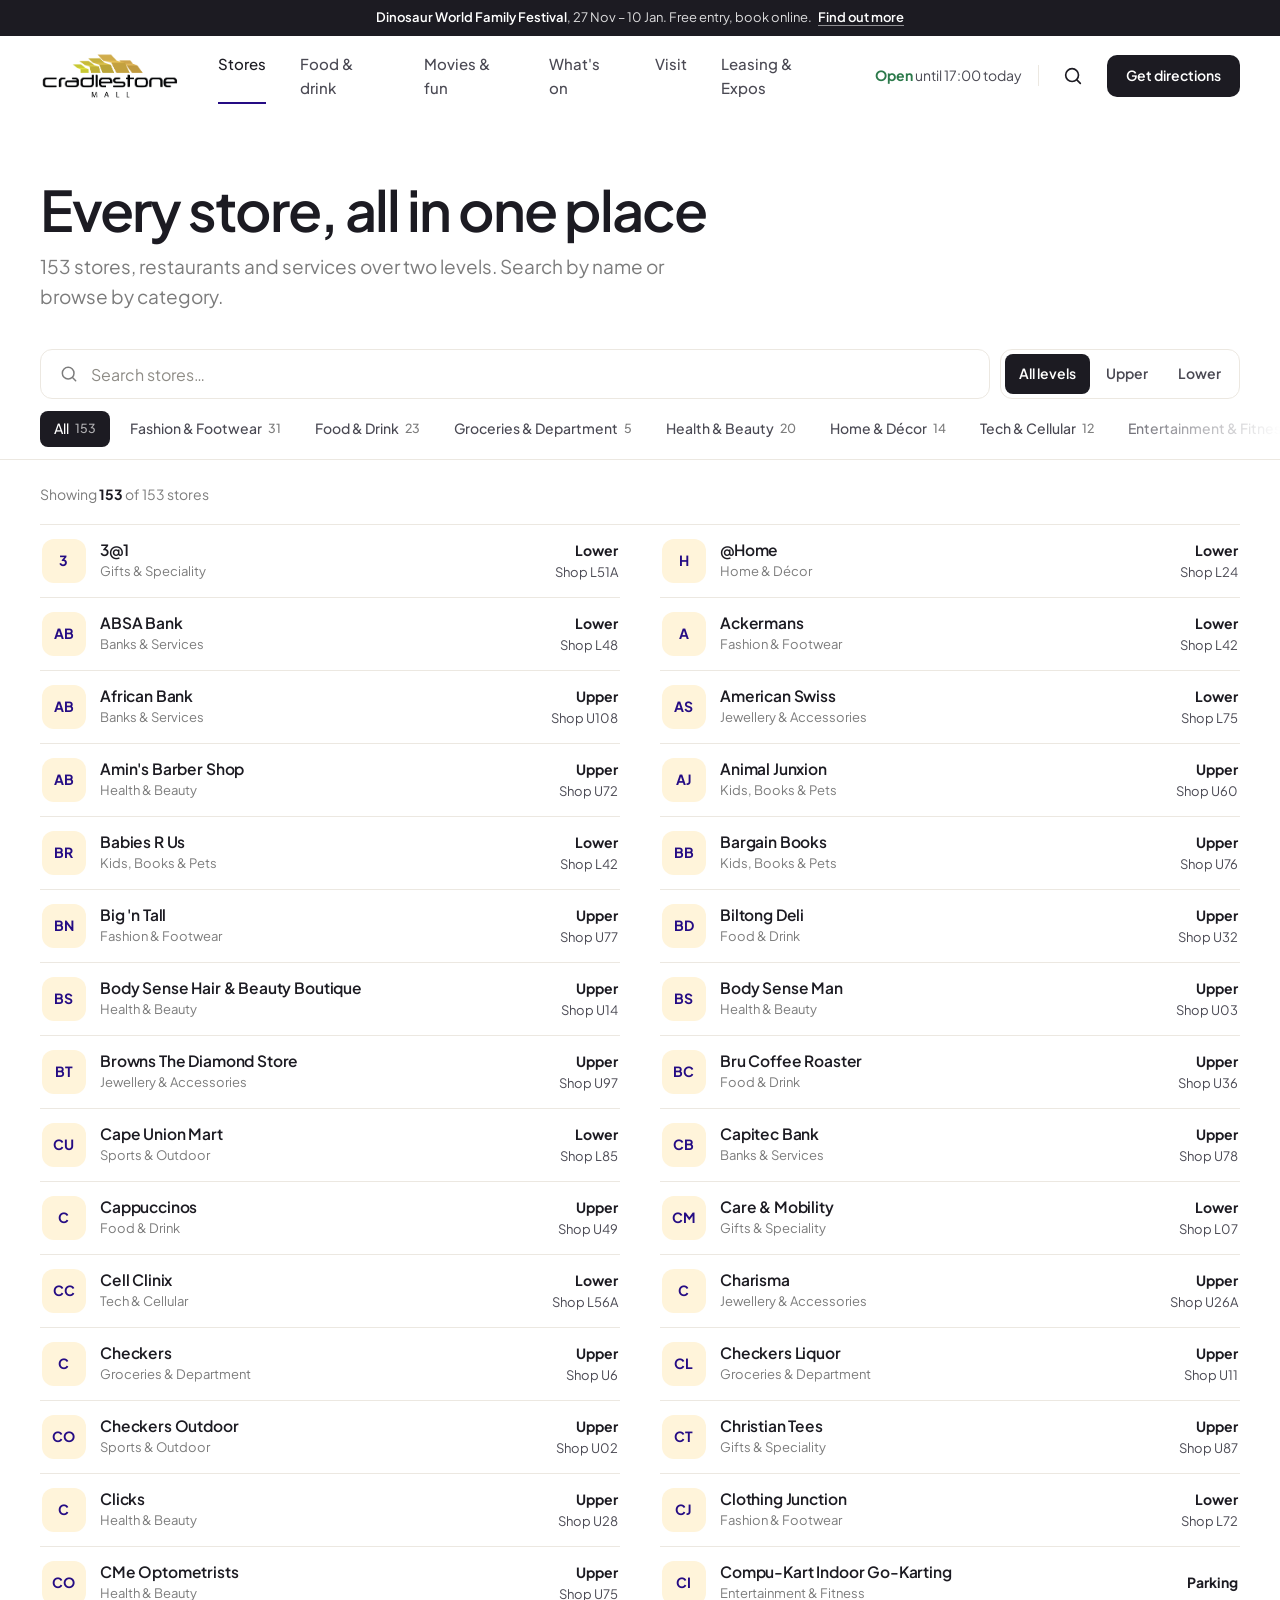
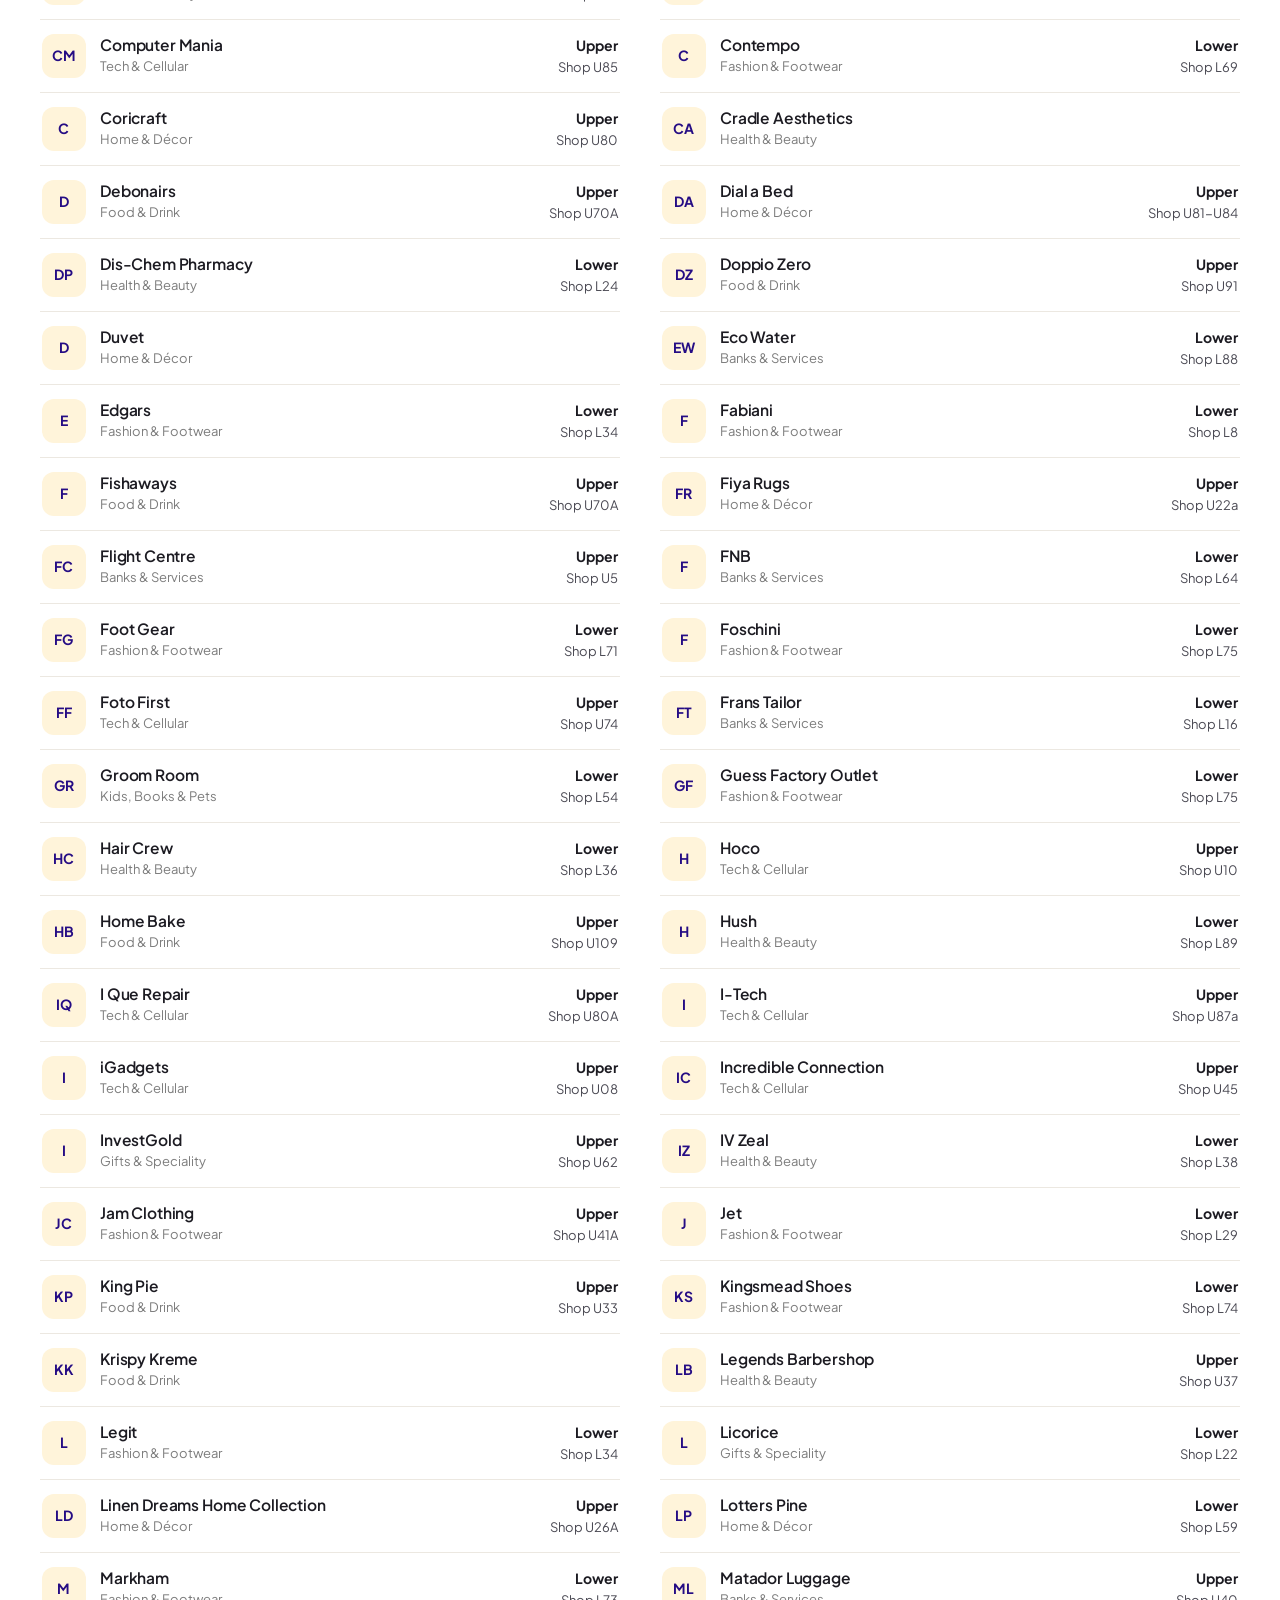
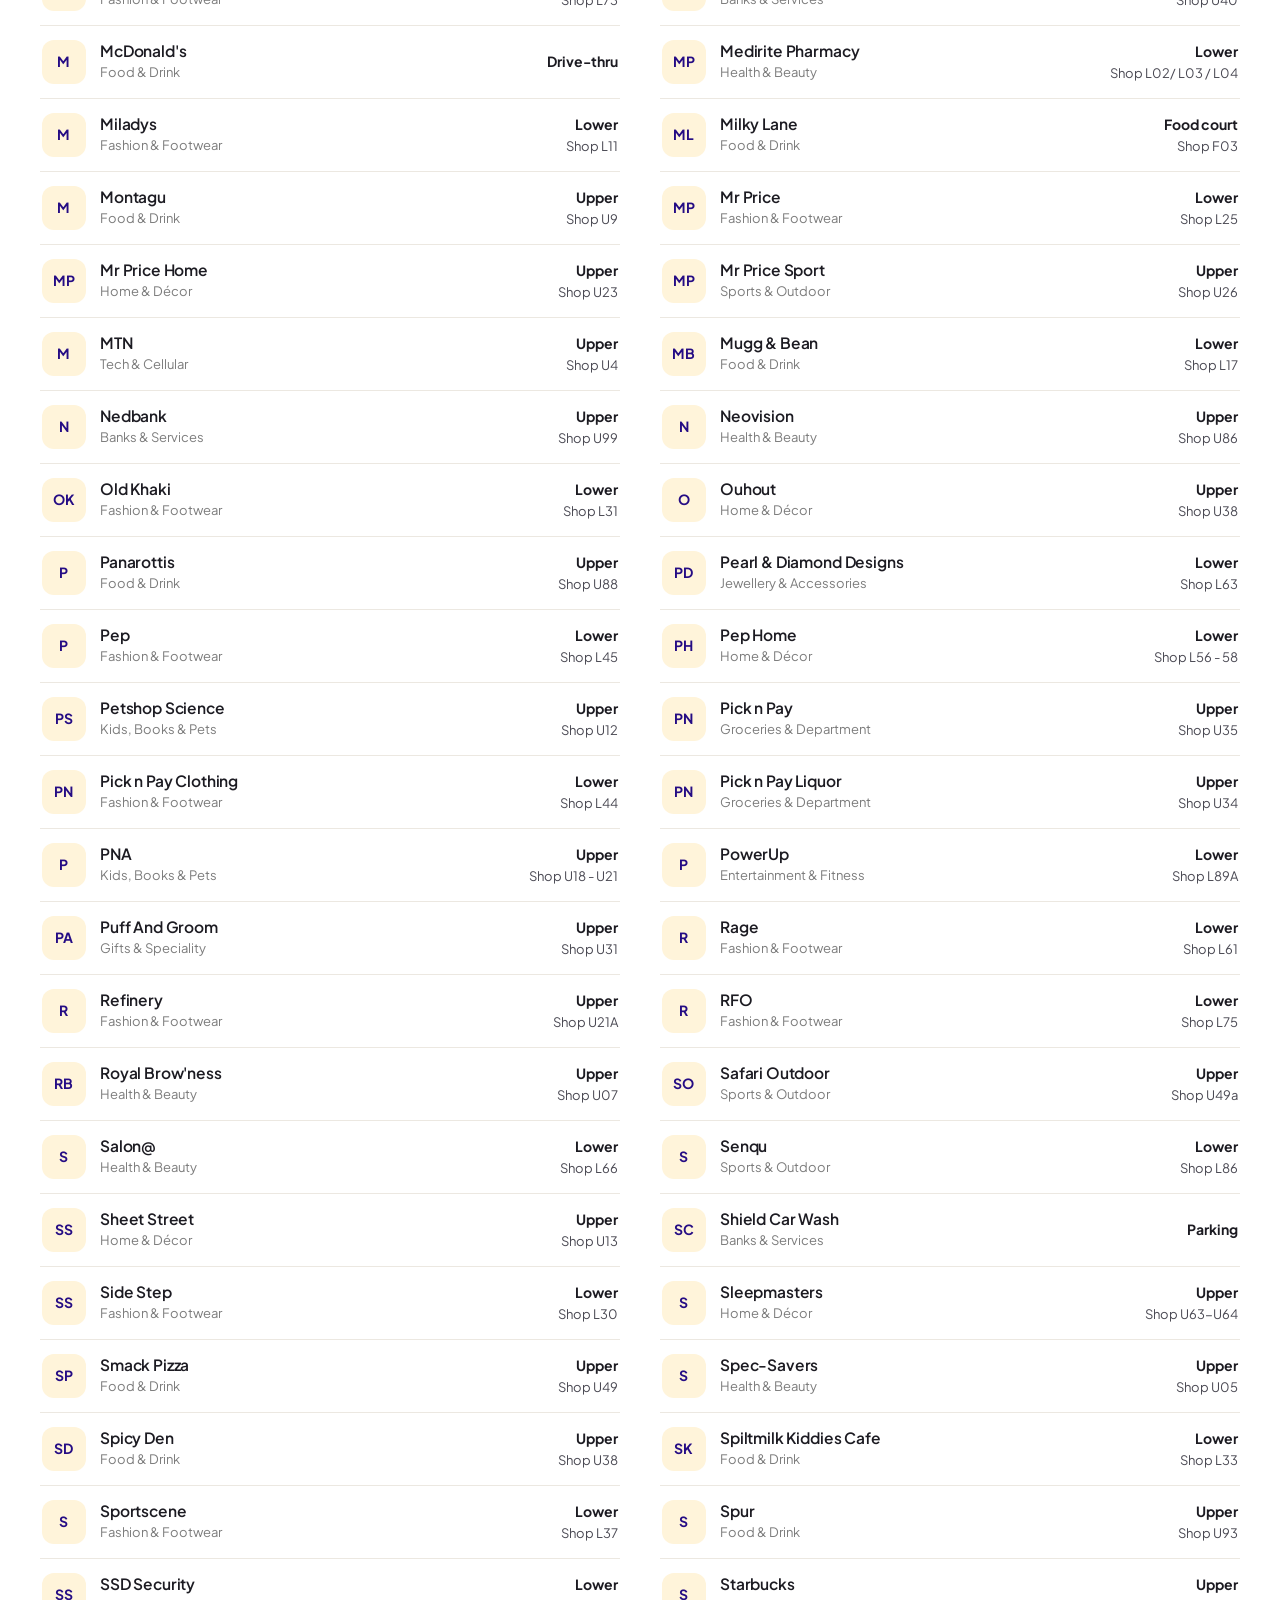
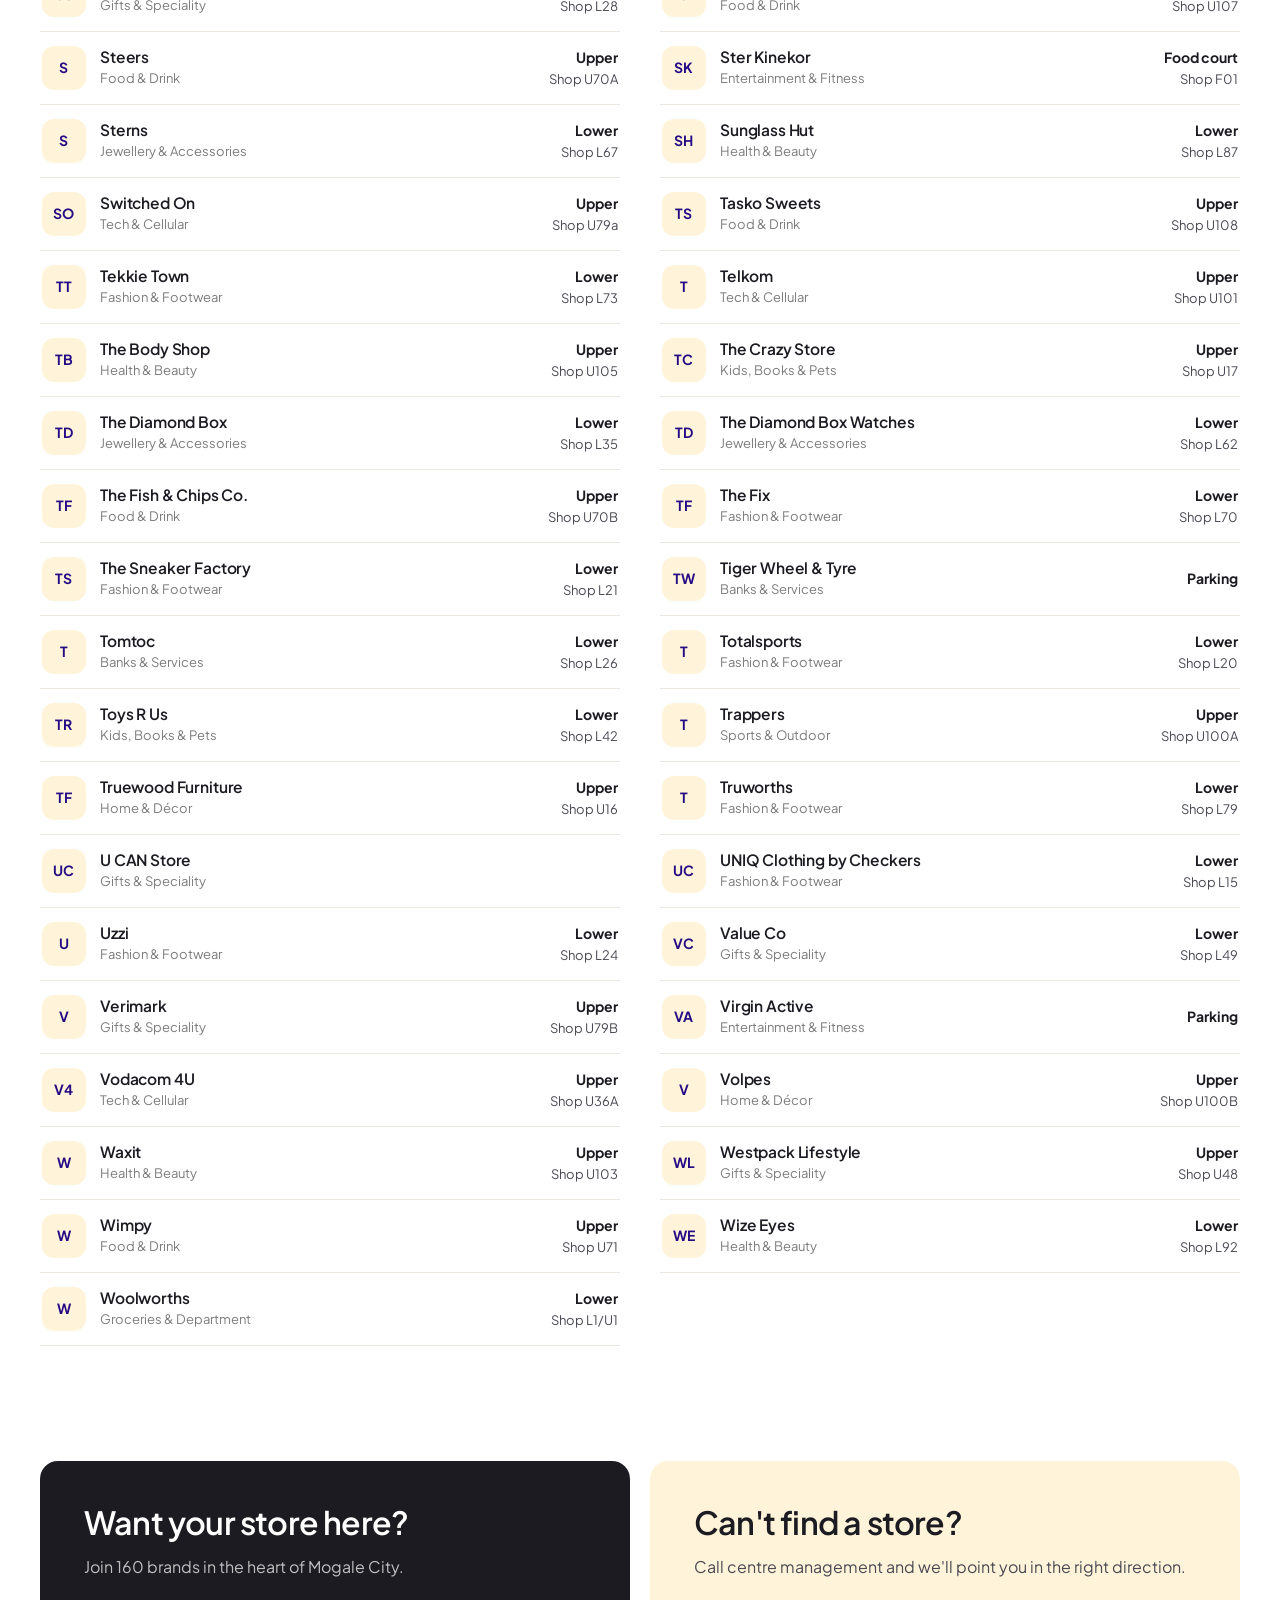
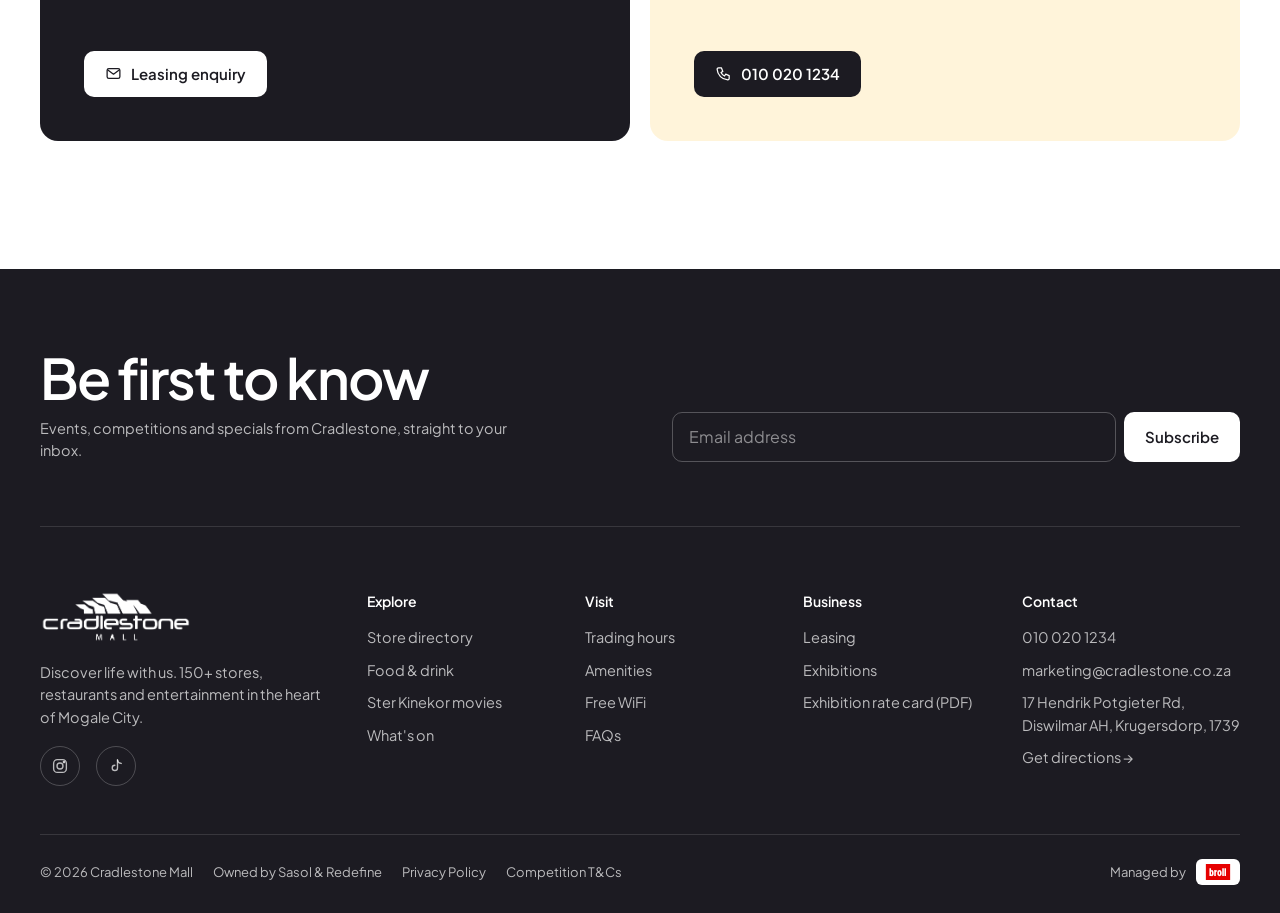
==== stores.html @ 7edd3350 "Initial commit" ====
<!doctype html>
<html lang="en-ZA">
<head>
<meta charset="utf-8">
<meta name="viewport" content="width=device-width, initial-scale=1, viewport-fit=cover">
<title>Store Directory | Cradlestone Mall, Krugersdorp</title>
<meta name="description" content="Find every store, restaurant and service at Cradlestone Mall in Mogale City, with shop numbers, levels, phone numbers and trading hours.">
<meta name="theme-color" content="#FFFFFF">
<link rel="icon" href="assets/brand/favicon.png">
<link rel="preconnect" href="https://fonts.googleapis.com">
<link rel="preconnect" href="https://fonts.gstatic.com" crossorigin>
<link href="https://fonts.googleapis.com/css2?family=Plus+Jakarta+Sans:wght@400;500;600;700&display=swap" rel="stylesheet">
<link rel="stylesheet" href="css/style.css">
<script>document.documentElement.classList.add("js");setTimeout(function(){document.documentElement.classList.add("ready")},1500)</script>
</head>
<body data-page="stores">

<main>
  <section class="wrap page-head">
    <h1 class="h-1">Every store, all in one place</h1>
    <p class="lead"><span data-total-count>150+</span> stores, restaurants and services over two levels. Search by name or browse by category.</p>
  </section>

  <div class="dir-bar">
    <div class="wrap">
      <div class="row hero-search" style="max-width:none;margin:0">
        <label class="search-field">
          <i data-i="search"></i>
          <input type="search" id="dirSearch" placeholder="Search stores…" autocomplete="off" aria-label="Search stores">
        </label>
        <div class="seg" id="levelSeg" role="group" aria-label="Filter by level"><button data-level="All" aria-pressed="true">All<span class="lbl-long">&nbsp;levels</span></button><button data-level="Upper level" aria-pressed="false">Upper</button><button data-level="Lower level" aria-pressed="false">Lower</button></div>
      </div>
      <div class="chips" id="chips" role="toolbar" aria-label="Filter by category"></div>
    </div>
  </div>

  <section class="wrap">
    <div class="dir-meta"><span id="dirCount"></span><a href="#" id="clearAll" class="link-arrow" style="display:none">Clear filters</a></div>
    <div class="dir-list" id="dirGrid"></div>
  </section>

  <section class="section">
    <div class="wrap">
      <div class="biz">
        <div class="biz-card lease">
          <h3 class="h-2">Want your store here?</h3>
          <p>Join 160 brands in the heart of Mogale City.</p>
          <div class="contact"><a class="btn btn-white" href="mailto:LSwanepoel@broll.com"><i data-i="mail"></i>Leasing enquiry</a></div>
        </div>
        <div class="biz-card expo">
          <h3 class="h-2">Can't find a store?</h3>
          <p>Call centre management and we'll point you in the right direction.</p>
          <div class="contact"><a class="btn btn-ink" href="tel:+27100201234"><i data-i="phone"></i>010 020 1234</a></div>
        </div>
      </div>
    </div>
  </section>
</main>

<!-- Store detail sheet -->
<div class="sheet" id="sheet" role="dialog" aria-modal="true" aria-labelledby="sheetTitle"></div>

<script src="js/data.js"></script>
<script src="js/main.js"></script>
<script>
(function () {
  const S = GA_STORES, I = GA_ICON, st = GA_STATUS();
  const $ = s => document.querySelector(s);
  const CATS = ['Fashion & Footwear', 'Food & Drink', 'Groceries & Department', 'Health & Beauty', 'Home & Décor', 'Tech & Cellular', 'Entertainment & Fitness', 'Sports & Outdoor', 'Jewellery & Accessories', 'Kids, Books & Pets', 'Gifts & Speciality', 'Banks & Services'];
  const params = new URLSearchParams(location.search);
  const state = { q: params.get('q') || '', cat: params.get('cat') || 'All', level: params.get('level') || 'All' };

  document.querySelectorAll('[data-total-count]').forEach(e => e.textContent = S.length);

  // chips
  const chipDefs = [['All', S.length], ...CATS.map(c => [c, S.filter(s => s.cat === c).length])];
  $('#chips').innerHTML = chipDefs.map(([c, n]) => `<button class="chip" data-cat="${c}" aria-pressed="false">${c}<span>${n}</span></button>`).join('');
  $('#chips').addEventListener('click', e => { const b = e.target.closest('.chip'); if (!b) return; state.cat = b.dataset.cat; render(); b.scrollIntoView({ inline: 'center', block: 'nearest', behavior: 'smooth' }); });

  const inp = $('#dirSearch'); inp.value = state.q;
  inp.addEventListener('input', () => { state.q = inp.value; render(); });
  $('#levelSeg').addEventListener('click', e => { const b = e.target.closest('button'); if (!b) return; state.level = b.dataset.level; render(); });
  $('#clearAll').addEventListener('click', e => { e.preventDefault(); state.q = ''; inp.value = ''; state.cat = 'All'; state.level = 'All'; render(); });

  const shopLabel = s => !s.shop ? 'Ask at info' : /kiosk/i.test(s.shop) ? 'Kiosk' : /^ent/i.test(s.shop) ? 'Entrance ' + s.shop.replace(/\D/g, '') + ', parking' : 'Shop ' + s.shop;
  const lvl = s => s.level === 'Upper level' ? 'Upper' : s.level === 'Lower level' ? 'Lower' : '';
  const logo = s => s.logo ? `<img src="${s.logo}" alt="${s.name}" loading="lazy">` : `<span class="no-logo">${s.name}</span>`;
  const norm = s => s.toLowerCase().normalize('NFD').replace(/[̀-ͯ]/g, '').replace(/[^a-z0-9 ]/g, '');
  const where = s => /^[ULF]\d/i.test(s.shop) ? s.shop : (s.shop || '');
  const card = s => `
    <button class="srow" data-id="${s.id}">
      <span class="mono">${GA_INITIALS(s.name)}</span>
      <span><span class="n">${s.name}</span><small>${s.cat}</small></span>
      <span class="where"><b>${s.level ? s.level.replace(' level', '') : ''}</b>${/^[ULF]\d/i.test(s.shop) ? 'Shop ' + s.shop : ''}</span>
    </button>`;

  function render() {
    document.querySelectorAll('.chip').forEach(c => c.setAttribute('aria-pressed', c.dataset.cat === state.cat));
    document.querySelectorAll('#levelSeg button').forEach(b => b.setAttribute('aria-pressed', b.dataset.level === state.level));
    const q = norm(state.q.trim());
    let list = S.filter(s =>
      (state.cat === 'All' || s.cat === state.cat) &&
      (state.level === 'All' || s.level === state.level) &&
      (!q || norm(s.name).includes(q) || norm(s.cat).includes(q) || norm(s.shop).includes(q)));
    const filtered = state.cat !== 'All' || q || state.level !== 'All';
    $('#clearAll').style.display = filtered ? '' : 'none';
    $('#dirCount').innerHTML = `Showing <b>${list.length}</b> of ${S.length} stores`;
    if (!list.length) { $('#dirGrid').innerHTML = `<div class="no-results"><b>No stores found</b>Try a different name, category or level.</div>`; return; }
    let html = '', letter = '';
    list.forEach(s => {
      html += card(s);
    });
    $('#dirGrid').innerHTML = html;
    const u = new URL(location); ['q', 'cat', 'new', 'store'].forEach(k => u.searchParams.delete(k));
    if (state.q) u.searchParams.set('q', state.q); if (state.cat !== 'All') u.searchParams.set('cat', state.cat); if (state.level !== 'All') u.searchParams.set('level', state.level);
    history.replaceState(null, '', u);
  }

  // detail sheet
  const sheet = $('#sheet'), bd = $('#backdrop');
  function openStore(id) {
    const s = S.find(x => x.id == id); if (!s) return;
    sheet.innerHTML = `
      <div class="grab"></div>
      <button class="icon-btn close" data-close aria-label="Close">${I('x')}</button>
      <div class="s-logo mono-lg">${GA_INITIALS(s.name)}</div>
      <h3 id="sheetTitle">${s.name}</h3>
      <div class="s-sub">${s.cat} · ${/^[ULF]\d/i.test(s.shop) ? [s.level, 'Shop ' + s.shop].filter(Boolean).join(' · ') : (s.shop || s.level || 'Ask at Guest Relations')}</div>
      ${s.hours ? '' : `<div class="s-block"><span class="status">${st.html}</span></div>`}
      ${s.phones.length ? `<div class="s-block"><h4>Call</h4><div class="s-phones">${s.phones.map(p => `<a href="tel:${p.replace(/[^0-9]/g, '').replace(/^0/, '+27')}">${p}${I('phone')}</a>`).join('')}</div></div>` : ''}
      <div class="s-block"><h4>Trading hours</h4>
        ${s.hours ? `<table class="hours" style="margin-top:4px">${s.hours.split(/;\s*/).filter(Boolean).map(h => { const m = h.match(/^(.*?)\s((?:\d|Closed|closed).*)$/); return m ? `<tr><td>${m[1]}</td><td>${m[2]}</td></tr>` : `<tr><td colspan="2" style="text-align:left">${h}</td></tr>`; }).join('')}</table><p class="hours-note">This store trades different hours to the centre.</p>` : `<table class="hours" style="margin-top:4px">
          <tr class="${[1,2,3,4,5,6].includes(st.day) ? 'today' : ''}"><td>Mon – Sat</td><td>09:00 – 18:00</td></tr>
          <tr class="${st.day === 0 ? 'today' : ''}"><td>Sunday &amp; public holidays</td><td>09:00 – 17:00</td></tr>
        </table>`}
      </div>
      <div class="s-actions">
        <a class="btn btn-red" href="${GA_CENTRE.directions}" target="_blank" rel="noopener">${I('nav')}Directions</a>
        <button class="btn btn-line" data-share>Share</button>
      </div>`;
    sheet.classList.add('open'); bd.classList.add('open'); GA_LOCK(true);
    sheet.setAttribute('tabindex', '-1'); sheet.focus({ preventScroll: true });
    sheet.querySelector('[data-share]').addEventListener('click', async () => {
      const url = location.origin + location.pathname + '?store=' + s.id;
      try { if (navigator.share) await navigator.share({ title: s.name + ' at Cradlestone', url }); else { await navigator.clipboard.writeText(url); GA_TOAST('Link copied'); } } catch (e) {}
    });
  }
  function closeStore() { sheet.classList.remove('open'); bd.classList.remove('open'); GA_LOCK(false); }
  $('#dirGrid').addEventListener('click', e => { const c = e.target.closest('.srow'); if (c) openStore(c.dataset.id); });
  sheet.addEventListener('click', e => { if (e.target.closest('[data-close]')) closeStore(); });
  bd.addEventListener('click', closeStore);
  document.addEventListener('keydown', e => { if (e.key === 'Escape') closeStore(); });
  // swipe down to close (mobile)
  let y0 = null; sheet.addEventListener('touchstart', e => { if (sheet.scrollTop <= 0) y0 = e.touches[0].clientY; }, { passive: true });
  sheet.addEventListener('touchend', e => { if (y0 !== null && e.changedTouches[0].clientY - y0 > 80) closeStore(); y0 = null; });

  render();
  const act = document.querySelector('.chip[aria-pressed="true"]'); if (act && state.cat !== 'All') act.scrollIntoView({ inline: 'center', block: 'nearest' });
  if (params.get('store')) openStore(params.get('store'));
})();
</script>
</body>
</html>
---- css/style.css ----
/* ==========================================================================
   Cradlestone Mall — website mockup v1 (built on the Greenacres/Greenstone system)
   Light, clean, mobile-first. Brand: logo red + sage + charcoal.
   ========================================================================== */

:root {
  --bg: #FFFFFF;
  --surface: #FFFFFF;
  --ink: #1C1B22;
  --ink-2: #4A4953;
  --muted: #7C7C7C;
  --line: #ECE8E1;
  --red: #250C84;
  --red-dark: #1A0866;
  --sage: #FFBE3E;
  --sage-soft: #FFF4DA;
  --sage-deep: #250C84;
  --open: #2C7A4B;

  --r-lg: 18px;
  --r-md: 14px;
  --r-sm: 10px;
  --r-btn: 10px;

  --pad: clamp(16px, 4vw, 40px);
  --max: 1700px;
  --hdr: 64px;
  --shadow: 0 1px 2px rgba(27,26,25,.05), 0 6px 18px rgba(27,26,25,.06);
  --shadow-lg: 0 2px 6px rgba(27,26,25,.06), 0 20px 50px rgba(27,26,25,.12);

  --font: "Plus Jakarta Sans", system-ui, -apple-system, "Segoe UI", sans-serif;
  --ease: cubic-bezier(.2,.7,.2,1);
}
@media (min-width: 1024px) { :root { --hdr: 80px; } }

*, *::before, *::after { box-sizing: border-box; }
html { -webkit-text-size-adjust: 100%; scroll-behavior: smooth; scroll-padding-top: 90px; }
html, body { overflow-x: clip; }
body {
  margin: 0; background: var(--bg); color: var(--ink);
  font-family: var(--font); font-size: 16px; line-height: 1.55;
  -webkit-font-smoothing: antialiased; text-rendering: optimizeLegibility;
}
img { display: block; max-width: 100%; height: auto; }
a { color: inherit; text-decoration: none; }
button, input { font: inherit; color: inherit; }
button { cursor: pointer; background: none; border: 0; padding: 0; }
:focus-visible { outline: 2px solid var(--ink); outline-offset: 3px; border-radius: 4px; }
.sr-only { position: absolute; width: 1px; height: 1px; overflow: hidden; clip: rect(0 0 0 0); white-space: nowrap; }

.wrap { width: 100%; max-width: var(--max); margin: 0 auto; padding: 0 var(--pad); }
.section { padding: clamp(64px, 9vw, 120px) 0 0; }

/* Type ------------------------------------------------------------------- */
.h-display { font-size: clamp(40px, 6.6vw, 92px); line-height: .98; letter-spacing: -.045em; font-weight: 600; margin: 0; text-wrap: balance; }
.h-1 { font-size: clamp(30px, 4.6vw, 56px); line-height: 1.03; letter-spacing: -.035em; font-weight: 600; margin: 0; text-wrap: balance; }
.h-2 { font-size: clamp(24px, 2.8vw, 32px); line-height: 1.12; letter-spacing: -.025em; font-weight: 600; margin: 0; }
.h-3 { font-size: 18px; line-height: 1.3; letter-spacing: -.015em; font-weight: 600; margin: 0; }
.lead { font-size: clamp(16.5px, 1.5vw, 19px); color: var(--muted); max-width: 46ch; margin: 0; text-wrap: pretty; }
.muted { color: var(--muted); }
.red { color: var(--red); }

/* Buttons ---------------------------------------------------------------- */
.btn {
  display: inline-flex; align-items: center; justify-content: center; gap: 9px;
  height: 46px; padding: 0 20px; border-radius: var(--r-btn);
  font-weight: 600; font-size: 15px; white-space: nowrap; border: 1px solid transparent;
  transition: background .2s, color .2s, border-color .2s;
}
.btn svg { width: 17px; height: 17px; flex: none; }
.btn-red { background: var(--red); color: #fff; }
.btn-red:hover { background: var(--red-dark); }
.btn-ink { background: var(--ink); color: #fff; }
.btn-ink:hover { background: #000; }
.btn-line { background: transparent; border-color: rgba(27,26,25,.22); }
.btn-line:hover { border-color: var(--ink); }
.btn-white { background: #fff; color: var(--ink); }
.btn-white:hover { background: #F0EFEC; }
.btn-ghost-w { color: #fff; border-color: rgba(255,255,255,.35); }
.btn-ghost-w:hover { border-color: #fff; }
.link-arrow { display: inline-flex; align-items: center; gap: 6px; font-weight: 600; font-size: 15px; border-bottom: 1px solid currentColor; padding-bottom: 2px; }
.link-arrow svg { width: 15px; height: 15px; transition: transform .2s var(--ease); }
.link-arrow:hover svg { transform: translateX(3px); }

/* Open/closed status (plain text, no pill) ------------------------------- */
.status { font-size: 14px; color: var(--ink-2); white-space: nowrap; }
.status .st { font-weight: 700; }
.status .st.open { color: var(--open); }
.status .st.closed { color: var(--red); }

/* Announcement bar ------------------------------------------------------- */
.announce { background: var(--ink); color: rgba(255,255,255,.85); font-size: 13px; text-align: center; padding: 9px var(--pad); line-height: 1.35; }
.announce strong { color: #fff; font-weight: 600; }
.announce a { color: #fff; font-weight: 600; text-decoration: underline; text-underline-offset: 3px; text-decoration-color: rgba(255,255,255,.5); margin-left: 4px; }

/* Header ----------------------------------------------------------------- */
.header { position: sticky; top: 0; z-index: 50; background: var(--bg); border-bottom: 1px solid transparent; transition: border-color .2s; }
.header.scrolled { border-bottom-color: var(--line); }
.header-in { display: flex; align-items: center; gap: 24px; height: var(--hdr); }
.logo { display: block; flex: none; }
.logo img { height: 44px; width: auto; }
.nav { display: none; gap: 30px; margin: 0 auto; }
.nav a { font-size: 15px; font-weight: 500; color: var(--ink-2); padding: 6px 0; border-bottom: 1.5px solid transparent; transition: border-color .2s, color .2s; }
.nav a:hover { color: var(--ink); border-bottom-color: var(--ink); }
.nav a.active { color: var(--ink); border-bottom-color: var(--red); }
.header-actions { display: flex; align-items: center; gap: 6px; margin-left: auto; }
.header .status { display: none; margin-right: 14px; }
.icon-btn { width: 44px; height: 44px; border-radius: var(--r-btn); display: grid; place-items: center; transition: background .2s; }
.icon-btn:hover { background: rgba(27,26,25,.06); }
.icon-btn svg { width: 22px; height: 22px; }
@media (min-width: 1024px) {
  .nav { display: flex; }
  .menu-btn { display: none; }
  .header .status { display: inline; }
  .logo img { height: 50px; }
}

/* Menu + search overlays ------------------------------------------------- */
.sheet-backdrop { position: fixed; inset: 0; z-index: 90; background: rgba(27,26,25,.45); opacity: 0; pointer-events: none; transition: opacity .3s; }
.menu {
  position: fixed; inset: 0; z-index: 100; background: var(--bg);
  display: flex; flex-direction: column; padding: 0 var(--pad) calc(24px + env(safe-area-inset-bottom));
  opacity: 0; pointer-events: none; transition: opacity .25s; overflow-y: auto;
}
.menu.open { opacity: 1; pointer-events: auto; }
.menu-top { display: flex; align-items: center; justify-content: space-between; height: var(--hdr); flex: none; }
.menu-links { list-style: none; margin: 12px 0 0; padding: 0; }
.menu-links a { display: flex; align-items: center; justify-content: space-between; padding: 15px 0; border-bottom: 1px solid var(--line); font-size: 26px; font-weight: 600; letter-spacing: -.03em; }
.menu-links a svg { width: 20px; height: 20px; color: var(--muted); }
.menu-info { margin-top: 28px; font-size: 15px; display: grid; gap: 4px; }
.menu-info .status { font-size: 15px; }
.menu-actions { display: grid; grid-template-columns: 1fr 1fr; gap: 10px; margin-top: 20px; }
html.locked { overflow: hidden; }

/* Mobile bottom bar (docked) --------------------------------------------- */
.tabbar {
  position: fixed; left: 0; right: 0; bottom: 0; z-index: 40;
  display: grid; grid-template-columns: repeat(4, 1fr);
  background: var(--surface); border-top: 1px solid var(--line);
  padding: 4px 4px calc(4px + env(safe-area-inset-bottom));
  transition: transform .3s var(--ease);
}
.tabbar.hide { transform: translateY(105%); }
.tabbar a { display: flex; flex-direction: column; align-items: center; gap: 2px; padding: 7px 4px; font-size: 11px; font-weight: 600; color: var(--muted); }
.tabbar a svg { width: 22px; height: 22px; }
.tabbar a.active { color: var(--red); }
@media (min-width: 1024px) { .tabbar { display: none; } }
@media (max-width: 1023px) { body { padding-bottom: 64px; } }

/* Hero (image-led, text on image) ---------------------------------------- */
.hero { padding-top: 4px; }
.hero-media {
  position: relative; border-radius: var(--r-lg); overflow: hidden; background: #4a4743; color: #fff;
  height: calc(100svh - var(--hdr) - 168px); min-height: 420px; max-height: 900px;
  display: flex; flex-direction: column; justify-content: flex-end;
}
.hero-media > picture, .hero-media > picture img { position: absolute; inset: 0; width: 100%; height: 100%; }
.hero-media > picture img { object-fit: cover; object-position: 50% 40%; }
.hero-media::after { content: ""; position: absolute; inset: 0; background: linear-gradient(180deg, rgba(0,0,0,0) 30%, rgba(0,0,0,.25) 55%, rgba(0,0,0,.68)); pointer-events: none; }
.hero-copy { position: relative; z-index: 2; padding: 24px 18px 18px; display: grid; gap: 16px; }
.hero-copy .h-display { font-size: clamp(34px, 9.8vw, 56px); }
.hero-copy .lead { color: rgba(255,255,255,.88); }
.hero-search { position: relative; width: 100%; max-width: 520px; }
@media (min-width: 1024px) {
  /* desktop: leave room for announce bar (~36px) + info row (~80px) so the info row is always above the fold */
  .hero-media { height: calc(100svh - var(--hdr) - 128px); min-height: 440px; justify-content: center; }
  .hero-media::after { background: linear-gradient(180deg, rgba(0,0,0,.18), rgba(0,0,0,.42) 50%, rgba(0,0,0,.5)); }
  .hero-copy { padding: 48px; justify-items: center; text-align: center; gap: 22px; }
  .hero-copy .h-display { font-size: clamp(56px, 5.4vw, 96px); max-width: 13ch; }
  .hero-copy .side { display: grid; gap: 26px; justify-items: center; width: 100%; }
  .hero-copy .lead { text-align: center; }
  .hero-search { max-width: 580px; }
  .hero .results { top: calc(100% + 6px); bottom: auto; }
}

.search-field {
  display: flex; align-items: center; gap: 10px; height: 56px; padding: 0 6px 0 18px;
  background: var(--surface); color: var(--ink); border-radius: 12px; border: 1px solid var(--line);
  transition: border-color .2s;
}
.search-field:focus-within { border-color: var(--ink); }
.search-field > svg { width: 20px; height: 20px; color: var(--muted); flex: none; }
.search-field input { flex: 1; min-width: 0; width: 100%; border: 0; outline: 0; background: none; font-size: 16px; height: 100%; }
.search-field input::placeholder { color: #8E8C86; }
.search-field .btn { height: 44px; padding: 0 18px; }
.results {
  position: absolute; top: calc(100% + 6px); left: 0; right: 0; z-index: 20; color: var(--ink);
  background: var(--surface); border-radius: var(--r-md); box-shadow: var(--shadow-lg); padding: 6px;
  text-align: left; max-height: 360px; overflow-y: auto; display: none;
}
.hero .results { top: auto; bottom: calc(100% + 6px); }
@media (min-width: 1024px) { .hero .results { top: calc(100% + 6px); bottom: auto; } }
.results.show { display: block; }
.result { display: flex; align-items: center; gap: 14px; padding: 8px; border-radius: 10px; }
.result:hover, .result.hl { background: var(--bg); }
.result .lg { width: 56px; height: 36px; border-radius: 6px; background: #fff; border: 1px solid var(--line); display: grid; place-items: center; overflow: hidden; flex: none; }
.result .lg img { width: 100%; height: 100%; object-fit: contain; }
.result b { display: block; font-size: 15px; font-weight: 600; }
.result small { color: var(--muted); font-size: 13px; }
.result .shop { margin-left: auto; font-size: 13px; color: var(--muted); white-space: nowrap; }
.results .empty { padding: 14px; color: var(--muted); font-size: 14.5px; }
.results .all { justify-content: center; font-weight: 600; font-size: 14px; }

/* Quick info row (typographic) ------------------------------------------- */
.info-row { display: grid; grid-template-columns: 1fr 1fr; border-bottom: 1px solid var(--line); }
.info-row > a { padding: 18px 4px 18px 0; display: grid; gap: 2px; border-top: 1px solid var(--line); }
.info-row > a:nth-child(odd) { padding-right: 12px; }
.info-row small { font-size: 12.5px; color: var(--muted); }
.info-row b { font-size: 15px; font-weight: 600; line-height: 1.3; }
.info-row > a:hover b { text-decoration: underline; text-underline-offset: 3px; }
@media (min-width: 1024px) {
  .info-row { grid-template-columns: repeat(4, 1fr); border-bottom: 0; }
  .info-row > a { padding: 22px 24px; border-top: 0; border-left: 1px solid var(--line); }
  .info-row > a:first-child { border-left: 0; padding-left: 0; }
}

/* Section heads ---------------------------------------------------------- */
.sec-head { display: flex; align-items: flex-end; justify-content: space-between; gap: 20px; margin-bottom: clamp(24px, 3.5vw, 40px); }
.sec-head .link-arrow { flex: none; margin-bottom: 8px; }
.sec-head p { margin: 12px 0 0; }

/* Intent tiles ----------------------------------------------------------- */
.tiles { display: grid; grid-template-columns: 1fr 1fr; gap: 12px; }
.tile { display: flex; flex-direction: column; gap: 12px; min-width: 0; }
.tile .img { aspect-ratio: 4 / 4.6; border-radius: var(--r-md); overflow: hidden; background: var(--sage-soft); }
.tile .img img { width: 100%; height: 100%; object-fit: cover; transition: transform .7s var(--ease); }
.tile:hover .img img { transform: scale(1.035); }
.tile .body { display: flex; align-items: baseline; justify-content: space-between; gap: 8px; }
.tile .count { font-size: 13px; color: var(--muted); white-space: nowrap; }
.tile:hover .h-3 { text-decoration: underline; text-underline-offset: 4px; text-decoration-thickness: 1.5px; }
@media (min-width: 768px) { .tiles { grid-template-columns: repeat(4, 1fr); gap: 20px; } }

/* What's on carousel ----------------------------------------------------- */
.rail {
  display: grid; grid-auto-flow: column; grid-auto-columns: 80%; gap: 14px;
  overflow-x: auto; scroll-snap-type: x mandatory; scrollbar-width: none;
  margin: 0 calc(var(--pad) * -1); padding: 0 var(--pad) 4px; scroll-padding: 0 var(--pad);
}
.rail::-webkit-scrollbar { display: none; }
.rail > * { scroll-snap-align: start; min-width: 0; }
@media (min-width: 640px) { .rail { grid-auto-columns: 46%; gap: 20px; } }
@media (min-width: 1024px) { .rail { margin: 0; padding: 0; scroll-padding: 0; grid-auto-columns: calc((100% - 48px) / 3); gap: 24px; } }
.rail-nav { display: none; gap: 6px; }
.rail-nav .icon-btn { border: 1px solid var(--line); }
@media (min-width: 1024px) { .rail-nav { display: flex; } }

.event { display: flex; flex-direction: column; gap: 14px; }
.event .img { aspect-ratio: 4 / 3; border-radius: var(--r-md); overflow: hidden; background: var(--sage-soft); }
.event .img img { width: 100%; height: 100%; object-fit: cover; transition: transform .7s var(--ease); }
.event:hover .img img { transform: scale(1.035); }
.event .kicker { font-size: 13px; color: var(--muted); }
.event .kicker b { color: var(--red); font-weight: 600; }
.event .h-3 { margin-top: -6px; }
.event:hover .h-3 { text-decoration: underline; text-underline-offset: 4px; text-decoration-thickness: 1.5px; }
.event p { margin: -6px 0 0; color: var(--muted); font-size: 14.5px; }

/* Brand marquee (two rows) ----------------------------------------------- */
.brands { overflow: hidden; position: relative; display: grid; gap: 14px; border-radius: var(--r-md); }
.brands { -webkit-mask-image: linear-gradient(90deg, transparent, #000 6%, #000 94%, transparent); mask-image: linear-gradient(90deg, transparent, #000 6%, #000 94%, transparent); }
.brands-track { display: flex; align-items: center; gap: 14px; width: max-content; animation: marquee 70s linear infinite; }
.brands-track.rev { animation-direction: reverse; animation-duration: 80s; }
.brands:hover .brands-track { animation-play-state: paused; }
.brands-track a { display: grid; place-items: center; width: clamp(150px, 13vw, 250px); aspect-ratio: 16 / 9; background: var(--surface); border-radius: var(--r-sm); }
.brands-track img { width: 100%; height: 100%; object-fit: contain; }
@keyframes marquee { to { transform: translateX(-50%); } }
@media (prefers-reduced-motion: reduce) { .brands-track { animation: none; } }

/* Store cards ------------------------------------------------------------ */
.store-grid { display: grid; grid-template-columns: 1fr 1fr; gap: 12px; }
@media (min-width: 768px) { .store-grid { grid-template-columns: repeat(3, 1fr); gap: 16px; } }
@media (min-width: 1100px) { .store-grid { grid-template-columns: repeat(4, 1fr); gap: 20px; } }
.store { min-width: 0; display: flex; flex-direction: column; gap: 12px; text-align: left; width: 100%; }
.store .logo-tile { aspect-ratio: 16 / 10; border-radius: var(--r-md); background: var(--surface); display: grid; place-items: center; overflow: hidden; transition: box-shadow .25s; }
.store:hover .logo-tile { box-shadow: var(--shadow); }
.store .logo-tile img { width: 100%; height: 100%; object-fit: contain; }
.store .meta { display: grid; gap: 2px; padding: 0 2px; }
.store .meta b { font-size: 15.5px; font-weight: 600; letter-spacing: -.01em; line-height: 1.25; }
.store:hover .meta b { text-decoration: underline; text-underline-offset: 3px; }
.store .meta small { font-size: 13px; color: var(--muted); }
.store .meta .new { color: var(--red); font-weight: 600; }

/* Story + stats ---------------------------------------------------------- */
.story { display: grid; gap: 28px; align-items: center; }
.story-media { border-radius: var(--r-lg); overflow: hidden; aspect-ratio: 4 / 3; }
.story-media img { width: 100%; height: 100%; object-fit: cover; }
.story-copy { display: flex; flex-direction: column; gap: 18px; }
.story-copy p { margin: 0; color: var(--ink-2); font-size: 16.5px; max-width: 52ch; }
@media (min-width: 1024px) { .story { grid-template-columns: 1.05fr 1fr; gap: 80px; } .story-media { aspect-ratio: 5 / 4; } }
.stats { display: grid; grid-template-columns: 1fr 1fr; margin-top: 48px; border-top: 1px solid var(--line); }
.stat { padding: 22px 12px 4px 0; }
.stat .n { font-size: clamp(32px, 4.4vw, 52px); font-weight: 600; letter-spacing: -.04em; line-height: 1; }
.stat .l { margin-top: 8px; color: var(--muted); font-size: 14px; }
@media (min-width: 1024px) { .stats { grid-template-columns: repeat(4, 1fr); } .stat { padding: 28px 24px 0 0; } }

/* Visit ------------------------------------------------------------------ */
.visit { display: grid; gap: 14px; }
.visit-hero { position: relative; border-radius: var(--r-lg); overflow: hidden; min-height: 440px; color: #fff; display: flex; flex-direction: column; justify-content: flex-end; padding: clamp(24px, 4vw, 44px); }
.visit-hero > img { position: absolute; inset: 0; width: 100%; height: 100%; object-fit: cover; }
.visit-hero::before { content: ""; position: absolute; inset: 0; background: linear-gradient(180deg, rgba(0,0,0,0) 25%, rgba(0,0,0,.72)); z-index: 1; }
.visit-hero > *:not(img) { position: relative; z-index: 2; }
.visit-hero p { margin: 14px 0 22px; max-width: 40ch; color: rgba(255,255,255,.88); }
.visit-hero .btns { display: flex; flex-wrap: wrap; gap: 10px; }
.visit-card { background: var(--surface); border-radius: var(--r-lg); padding: clamp(22px, 3vw, 36px); }
.hours { width: 100%; border-collapse: collapse; margin-top: 14px; }
.hours td { padding: 12px 0; border-bottom: 1px solid var(--line); font-size: 15px; }
.hours td:last-child { text-align: right; font-variant-numeric: tabular-nums; }
.hours tr.today td { font-weight: 700; }
.hours tr.today td:first-child::after { content: " (today)"; font-weight: 500; color: var(--muted); }
.hours-note { font-size: 13px; color: var(--muted); margin: 14px 0 0; }
.addr { margin-top: 22px; padding-top: 18px; border-top: 1px solid var(--line); font-size: 15px; }
.addr b { display: block; }
.addr span { color: var(--muted); font-size: 14px; }
.map { border-radius: var(--r-lg); overflow: hidden; background: #e9e7e2; min-height: 300px; position: relative; }
.map iframe { position: absolute; inset: 0; width: 100%; height: 100%; border: 0; filter: grayscale(.35); }
@media (min-width: 1024px) { .visit { grid-template-columns: 1.15fr 1fr; gap: 20px; } .visit-hero { grid-row: span 2; min-height: 640px; } }

.amenities { display: grid; grid-template-columns: 1fr 1fr; margin-top: 40px; border-top: 1px solid var(--line); }
.amenity { display: flex; align-items: center; gap: 12px; padding: 16px 8px 16px 0; border-bottom: 1px solid var(--line); font-size: 14.5px; font-weight: 500; line-height: 1.3; }
.amenity svg { width: 20px; height: 20px; color: var(--sage-deep); flex: none; }
@media (min-width: 768px) { .amenities { grid-template-columns: repeat(3, 1fr); column-gap: 24px; } }
@media (min-width: 1100px) { .amenities { grid-template-columns: repeat(5, 1fr); } }

/* Business --------------------------------------------------------------- */
.biz { display: grid; gap: 14px; }
.biz-card { border-radius: var(--r-lg); padding: clamp(24px, 3.5vw, 44px); display: flex; flex-direction: column; gap: 14px; min-height: 280px; min-width: 0; }
.biz-card p { margin: 0; max-width: 44ch; }
.biz-card .contact { margin-top: auto; display: flex; flex-wrap: wrap; gap: 10px; padding-top: 12px; }
.biz-card.lease { background: var(--ink); color: #fff; }
.biz-card.lease p { color: rgba(255,255,255,.72); }
.biz-card.expo { background: var(--sage-soft); }
.biz-card.expo p { color: var(--ink-2); }
@media (min-width: 900px) { .biz { grid-template-columns: 1fr 1fr; gap: 20px; } }

/* FAQ -------------------------------------------------------------------- */
.faq-wrap { display: grid; gap: 28px; }
@media (min-width: 1024px) { .faq-wrap { grid-template-columns: 1fr 1.4fr; gap: 80px; } }
.faq { border-top: 1px solid var(--line); }
.faq details { border-bottom: 1px solid var(--line); }
.faq summary { list-style: none; cursor: pointer; display: flex; align-items: center; justify-content: space-between; gap: 16px; padding: 22px 0; font-weight: 600; font-size: 17px; letter-spacing: -.01em; }
.faq summary::-webkit-details-marker { display: none; }
.faq summary svg { width: 20px; height: 20px; flex: none; transition: transform .3s var(--ease); }
.faq details[open] summary svg { transform: rotate(45deg); }
.faq details p { margin: -6px 0 0; padding: 0 0 22px; color: var(--muted); font-size: 15.5px; max-width: 62ch; }

/* Footer (incl. newsletter) ---------------------------------------------- */
.footer { background: var(--ink); color: rgba(255,255,255,.7); margin-top: clamp(72px, 10vw, 128px); padding: clamp(48px, 7vw, 80px) 0 28px; font-size: 14.5px; }
.footer a:hover { color: #fff; }
.f-news { display: grid; gap: 20px; padding-bottom: clamp(40px, 6vw, 64px); margin-bottom: clamp(40px, 6vw, 64px); border-bottom: 1px solid rgba(255,255,255,.12); }
.f-news h2 { color: #fff; }
.f-news p { margin: 10px 0 0; max-width: 44ch; }
.f-news form { display: flex; gap: 8px; align-self: end; }
.f-news input { flex: 1; min-width: 0; height: 50px; border-radius: var(--r-btn); border: 1px solid rgba(255,255,255,.25); background: transparent; color: #fff; padding: 0 16px; font-size: 16px; outline: 0; }
.f-news input::placeholder { color: rgba(255,255,255,.5); }
.f-news input:focus { border-color: #fff; }
.f-news .btn { height: 50px; }
@media (min-width: 1024px) { .f-news { grid-template-columns: 1fr 1fr; gap: 64px; align-items: end; } }
@media (max-width: 420px) { .f-news form { flex-direction: column; } }
.f-grid { display: grid; gap: 36px; grid-template-columns: 1fr 1fr; }
.f-brand { grid-column: 1 / -1; display: flex; flex-direction: column; gap: 18px; }
.f-brand img { height: 60px; width: auto; align-self: flex-start; }
.f-brand p { margin: 0; max-width: 34ch; }
.f-col h4 { color: #fff; font-size: 14px; margin: 0 0 14px; font-weight: 600; }
.f-col ul { list-style: none; padding: 0; margin: 0; display: flex; flex-direction: column; gap: 10px; }
.socials { display: flex; gap: 16px; }
.socials a { display: inline-flex; align-items: center; gap: 8px; }
.socials svg { width: 18px; height: 18px; }
.f-bottom { margin-top: 48px; padding-top: 24px; border-top: 1px solid rgba(255,255,255,.12); display: flex; flex-wrap: wrap; gap: 18px 28px; align-items: center; justify-content: space-between; font-size: 13px; }
.f-bottom .legal { display: flex; flex-wrap: wrap; gap: 8px 20px; }
.f-bottom .gp img { height: 34px; width: auto; opacity: .9; }
@media (min-width: 900px) { .f-grid { grid-template-columns: 1.6fr 1fr 1fr 1fr 1.2fr; } .f-brand { grid-column: auto; } }

/* Directory page --------------------------------------------------------- */
.page-head { padding-top: clamp(28px, 5vw, 64px); display: flex; flex-direction: column; gap: 14px; }
.dir-bar { position: sticky; top: var(--hdr); z-index: 30; background: var(--bg); padding: 14px 0 12px; margin-top: 24px; border-bottom: 1px solid var(--line); }
.dir-bar .row { display: flex; gap: 10px; align-items: center; }
.dir-bar .search-field { flex: 1; min-width: 0; height: 50px; }
.toggle-open { display: inline-flex; align-items: center; gap: 10px; height: 50px; padding: 0 14px; border-radius: 12px; border: 1px solid var(--line); background: var(--surface); font-size: 14px; font-weight: 600; white-space: nowrap; }
.toggle-open .sw { width: 30px; height: 18px; border-radius: 10px; background: #D3D0C9; position: relative; transition: background .2s; }
.toggle-open .sw::after { content: ""; position: absolute; top: 2px; left: 2px; width: 14px; height: 14px; border-radius: 50%; background: #fff; transition: transform .2s var(--ease); }
.toggle-open[aria-pressed="true"] .sw { background: var(--open); }
.toggle-open[aria-pressed="true"] .sw::after { transform: translateX(12px); }
.toggle-open .lbl-short { display: none; }
@media (max-width: 520px) { .toggle-open .lbl-long { display: none; } .toggle-open .lbl-short { display: inline; } }
.chips { display: flex; gap: 6px; overflow-x: auto; scrollbar-width: none; margin: 12px calc(var(--pad) * -1) 0; padding: 0 48px 0 var(--pad); -webkit-mask-image: linear-gradient(90deg, #000 85%, transparent); mask-image: linear-gradient(90deg, #000 85%, transparent); }
.chips::-webkit-scrollbar { display: none; }
.chip { flex: none; height: 36px; padding: 0 14px; border-radius: 8px; font-size: 14px; font-weight: 500; color: var(--ink-2); display: inline-flex; align-items: center; gap: 6px; transition: background .2s, color .2s; }
.chip span { font-size: 12.5px; color: var(--muted); }
.chip:hover { background: rgba(27,26,25,.06); }
.chip[aria-pressed="true"] { background: var(--ink); color: #fff; }
.chip[aria-pressed="true"] span { color: rgba(255,255,255,.65); }
.dir-meta { display: flex; justify-content: space-between; align-items: center; margin: 24px 0 18px; font-size: 14px; color: var(--muted); }
.dir-meta b { color: var(--ink); }
.dir-meta .link-arrow { font-size: 14px; }
.no-results { grid-column: 1 / -1; text-align: center; padding: 64px 16px; color: var(--muted); }
.no-results b { display: block; font-size: 20px; color: var(--ink); margin-bottom: 6px; }

/* Store detail sheet ----------------------------------------------------- */
.sheet { position: fixed; z-index: 100; left: 0; right: 0; bottom: 0; max-height: 92vh; overflow-y: auto; background: var(--surface); border-radius: 18px 18px 0 0; padding: 10px 20px calc(24px + env(safe-area-inset-bottom)); transform: translateY(105%); transition: transform .4s var(--ease); outline: 0; }
.sheet.open { transform: none; }
.sheet-backdrop.open { opacity: 1; pointer-events: auto; }
.sheet .grab { width: 40px; height: 4px; border-radius: 3px; background: var(--line); margin: 0 auto 14px; }
.sheet .close { position: absolute; top: 12px; right: 12px; }
.sheet .s-logo { aspect-ratio: 16 / 8; border-radius: var(--r-md); background: var(--bg); display: grid; place-items: center; overflow: hidden; }
.sheet .s-logo img { height: 100%; width: auto; max-width: 100%; object-fit: contain; border-radius: 10px; }
.sheet h3 { font-size: 28px; letter-spacing: -.03em; font-weight: 600; margin: 20px 0 4px; }
.sheet .s-sub { color: var(--muted); font-size: 15px; }
.sheet .s-block { margin-top: 22px; }
.sheet .s-block h4 { margin: 0 0 4px; font-size: 14px; font-weight: 600; }
.sheet .s-phones a { display: flex; align-items: center; justify-content: space-between; padding: 13px 0; border-bottom: 1px solid var(--line); font-weight: 600; font-variant-numeric: tabular-nums; }
.sheet .s-phones a svg { width: 18px; height: 18px; color: var(--muted); }
.sheet .s-actions { display: grid; grid-template-columns: 1fr 1fr; gap: 10px; margin-top: 24px; }
@media (min-width: 768px) {
  .sheet { left: 50%; right: auto; bottom: auto; top: 50%; width: 500px; border-radius: 18px; padding: 28px; transform: translate(-50%, -48%); opacity: 0; pointer-events: none; transition: transform .3s var(--ease), opacity .2s; }
  .sheet.open { transform: translate(-50%, -50%); opacity: 1; pointer-events: auto; }
  .sheet .grab { display: none; }
}

/* Toast ------------------------------------------------------------------ */
.toast { position: fixed; left: 50%; bottom: 84px; z-index: 120; transform: translate(-50%, 16px); opacity: 0; background: var(--ink); color: #fff; padding: 12px 18px; border-radius: 10px; font-size: 14px; font-weight: 500; transition: all .3s var(--ease); pointer-events: none; white-space: nowrap; }
.toast.show { transform: translate(-50%, 0); opacity: 1; }
@media (min-width: 1024px) { .toast { bottom: 32px; } }

/* Reveal ----------------------------------------------------------------- */
.reveal { opacity: 0; transform: translateY(14px); transition: opacity .7s var(--ease), transform .7s var(--ease); }
.reveal.in { opacity: 1; transform: none; }
@media (prefers-reduced-motion: reduce) { .reveal { opacity: 1; transform: none; transition: none; } html { scroll-behavior: auto; } }

.announce .short { display: none; }
@media (max-width: 640px) { .announce .long { display: none; } .announce .short { display: inline; } }
@media (max-width: 380px) { .hero-copy .lead { display: none; } }

/* Fixed backdrop: soft sage washes + fine grain. Pseudo-elements so it also stays fixed on iOS. */
html { background: var(--bg); }
body { background: transparent; }
body::before {
  content: ""; position: fixed; inset: 0; z-index: -2; pointer-events: none;
  background:
    radial-gradient(60% 55% at 8% 12%, rgba(166,134,97,.20), rgba(166,134,97,0) 70%),
    radial-gradient(55% 60% at 96% 58%, rgba(174,65,90,.07), rgba(174,65,90,0) 70%),
    radial-gradient(45% 45% at 40% 105%, rgba(166,134,97,.16), rgba(166,134,97,0) 70%),
    radial-gradient(40% 35% at 72% 8%, rgba(255,255,255,.75), rgba(255,255,255,0) 70%),
    var(--bg);
}
body::after {
  content: ""; position: fixed; inset: 0; z-index: -1; pointer-events: none; opacity: .5; mix-blend-mode: multiply;
  background-image: url("data:image/svg+xml,%3Csvg xmlns='http://www.w3.org/2000/svg' width='220' height='220'%3E%3Cfilter id='n'%3E%3CfeTurbulence type='fractalNoise' baseFrequency='.85' numOctaves='2' stitchTiles='stitch'/%3E%3CfeColorMatrix values='0 0 0 0 .35  0 0 0 0 .4  0 0 0 0 .37  0 0 0 .09 0'/%3E%3C/filter%3E%3Crect width='100%25' height='100%25' filter='url(%23n)'/%3E%3C/svg%3E");
}
/* Carousel: round the outer clip so part-scrolled cards never show square corners */
.rail { clip-path: inset(0 round var(--r-md)); }
@media (max-width: 1023px) { .rail { clip-path: inset(0 var(--pad) 0 var(--pad) round var(--r-md)); margin: 0 calc(var(--pad) * -1); } }
/* Frosted header + directory bar so they blend with the backdrop */
.header, .dir-bar { background: rgba(255,255,255,.86); -webkit-backdrop-filter: saturate(1.3) blur(16px); backdrop-filter: saturate(1.3) blur(16px); }

/* ===================== Header v3 ===================== */
.header { z-index: 60; transition: border-color .25s, background .25s; }
.header-in { transition: height .3s var(--ease); }
.logo img { transition: height .3s var(--ease); }
.header.menu-open { background: var(--bg); border-bottom-color: var(--line); }
.nav { gap: 6px; }
.nav a { position: relative; padding: 10px 14px; border: 0; border-radius: 8px; color: var(--ink-2); }
.nav a::after { content: ""; position: absolute; left: 14px; right: 14px; bottom: 5px; height: 1.5px; background: currentColor; transform: scaleX(0); transform-origin: left; transition: transform .3s var(--ease); }
.nav a:hover { color: var(--ink); border: 0; }
.nav a:hover::after { transform: scaleX(1); }
.nav a.active { color: var(--ink); }
.nav a.active::after { transform: scaleX(1); background: var(--red); }
.hdr-cta { display: none; height: 42px; padding: 0 18px; font-size: 14px; margin-left: 6px; }
.header .status { padding-right: 16px; margin-right: 6px; border-right: 1px solid var(--line); }
@media (min-width: 1024px) {
  .hdr-cta { display: inline-flex; }
  .header.scrolled .header-in { height: 66px; }
  .header.scrolled .logo img { height: 42px; }
}

/* Burger -> X */
.burger { width: 44px; height: 44px; border-radius: var(--r-btn); display: grid; place-content: center; gap: 6px; margin-right: -8px; }
.burger span { display: block; width: 22px; height: 1.8px; background: var(--ink); border-radius: 2px; transition: transform .35s var(--ease), width .35s var(--ease); }
.burger span:last-child { width: 14px; margin-left: 8px; }
.burger[aria-expanded="true"] span:first-child { transform: translateY(3.9px) rotate(45deg); }
.burger[aria-expanded="true"] span:last-child { width: 22px; margin-left: 0; transform: translateY(-3.9px) rotate(-45deg); }
@media (min-width: 1024px) { .burger { display: none; } }

/* Drop-down mobile menu */
.mnav {
  position: fixed; left: 0; right: 0; bottom: 0; top: var(--mtop, 64px); z-index: 55;
  background: var(--bg); overflow-y: auto; overscroll-behavior: contain;
  clip-path: inset(0 0 100% 0); visibility: hidden;
  transition: clip-path .45s var(--ease), visibility 0s linear .45s;
}
.mnav.open { clip-path: inset(0 0 0 0); visibility: visible; transition: clip-path .5s var(--ease), visibility 0s; }
.mnav-in { padding-top: 8px; padding-bottom: calc(96px + env(safe-area-inset-bottom)); }
.mnav-links a, .mnav-card, .mnav-actions, .mnav-social { opacity: 0; transform: translateY(14px); transition: opacity .3s, transform .3s var(--ease); }
.mnav.open .mnav-links a, .mnav.open .mnav-card, .mnav.open .mnav-actions, .mnav.open .mnav-social {
  opacity: 1; transform: none; transition: opacity .5s var(--ease), transform .6s var(--ease); transition-delay: calc(120ms + var(--i) * 45ms);
}
.mnav-links a { display: grid; grid-template-columns: 1fr auto; align-items: center; column-gap: 12px; padding: 14px 0; border-bottom: 1px solid var(--line); }
.mnav-links .t { font-size: 28px; font-weight: 600; letter-spacing: -.03em; line-height: 1.1; }
.mnav-links .d { grid-row: 2; font-size: 13.5px; color: var(--muted); margin-top: 3px; }
.mnav-links svg { grid-row: 1 / span 2; grid-column: 2; width: 20px; height: 20px; color: var(--muted); transition: transform .25s var(--ease), color .25s; }
.mnav-links a:active svg, .mnav-links a:hover svg { transform: translateX(4px); color: var(--ink); }
.mnav-card { display: flex; align-items: center; gap: 14px; margin-top: 22px; background: var(--surface); border-radius: var(--r-md); padding: 10px; }
.mnav-card img { width: 72px; height: 72px; border-radius: 10px; object-fit: cover; flex: none; }
.mnav-card .status { display: block; font-size: 15px; }
.mnav-card small { display: block; color: var(--muted); font-size: 13.5px; margin-top: 2px; }
.mnav-actions { display: grid; grid-template-columns: 1fr 1fr; gap: 10px; margin-top: 12px; }
.mnav-social { display: flex; gap: 22px; margin-top: 22px; font-size: 14.5px; font-weight: 500; color: var(--ink-2); }
.mnav-social a { display: inline-flex; align-items: center; gap: 8px; }
.mnav-social svg { width: 18px; height: 18px; }
@media (min-width: 1024px) { .mnav { display: none; } }

/* ===================== Page transitions ===================== */
html.js main, html.js .footer { opacity: 0; transform: translateY(10px); transition: opacity .5s var(--ease), transform .6s var(--ease); }
html.js.ready main, html.js.ready .footer { opacity: 1; transform: none; }
html.js.leaving main, html.js.leaving .footer { opacity: 0; transform: translateY(-6px); transition: opacity .22s ease-in, transform .22s ease-in; }
@media (prefers-reduced-motion: reduce) { html.js main, html.js .footer { opacity: 1 !important; transform: none !important; transition: none !important; } }

/* ===================== Greenstone overrides ===================== */
.logo img { height: 34px; }
@media (min-width: 1024px) { .logo img { height: 40px; } .header.scrolled .logo img { height: 34px; } }
.f-brand .f-logo { height: 46px; filter: brightness(0) invert(1); }
.socials a { width: 40px; height: 40px; border-radius: 50%; border: 1px solid rgba(255,255,255,.22); justify-content: center; }
.socials a:hover { background: #fff; color: var(--ink); }
.f-bottom .gp { display: inline-flex; align-items: center; gap: 10px; }
.f-bottom .gp img { height: 26px; background: #fff; padding: 5px 9px; border-radius: 6px; opacity: 1; }
/* Full-colour square logos */
.store .logo-tile { aspect-ratio: 1 / 1; border: 1px solid var(--line); }
.brands-track a { width: clamp(104px, 9vw, 148px); aspect-ratio: 1 / 1; overflow: hidden; border: 1px solid var(--line); }
.result .lg { width: 40px; height: 40px; }
.sheet .s-logo { aspect-ratio: auto; height: 150px; background: var(--surface); border: 1px solid var(--line); padding: 0; }
.no-logo { display: grid; place-items: center; width: 100%; height: 100%; font-weight: 700; font-size: 15px; letter-spacing: -.01em; color: var(--ink-2); background: var(--sage-soft); text-align: center; padding: 8px; }
@media (min-width: 1100px) { .dir-grid { grid-template-columns: repeat(5, 1fr); } }
@media (min-width: 1500px) { .dir-grid { grid-template-columns: repeat(6, 1fr); } }
/* Entertainment */
.play-grid { display: grid; grid-template-columns: 1fr; gap: 12px; }
@media (min-width: 640px) { .play-grid { grid-template-columns: 1fr 1fr; } }
@media (min-width: 1100px) { .play-grid { grid-template-columns: repeat(3, 1fr); gap: 20px; } }
.play { display: flex; gap: 16px; align-items: center; background: var(--surface); border-radius: var(--r-md); padding: 12px; transition: box-shadow .25s; min-width: 0; }
.play:hover { box-shadow: var(--shadow); }
.play .logo-tile { width: 96px; height: 96px; flex: none; border-radius: 10px; overflow: hidden; border: 1px solid var(--line); display: grid; place-items: center; background: #fff; }
.play .logo-tile img { width: 100%; height: 100%; object-fit: contain; }
.play b { display: block; font-size: 17px; letter-spacing: -.015em; }
.play p { margin: 2px 0 6px; color: var(--ink-2); font-size: 14.5px; line-height: 1.4; }
.play small { color: var(--muted); font-size: 12.5px; line-height: 1.35; display: block; }
.play:hover b { text-decoration: underline; text-underline-offset: 3px; }
/* Recycle */
.recycle { display: grid; gap: 22px; align-items: center; background: var(--surface); border-radius: var(--r-lg); overflow: hidden; }
.recycle img { width: 100%; height: 100%; aspect-ratio: 16 / 9; object-fit: cover; }
.recycle > div { padding: 0 22px 26px; display: grid; gap: 14px; }
.recycle p { margin: 0; color: var(--ink-2); max-width: 54ch; }
@media (min-width: 900px) { .recycle { grid-template-columns: 1fr 1fr; gap: 48px; } .recycle img { aspect-ratio: auto; min-height: 340px; } .recycle > div { padding: 40px 48px 40px 0; } }
/* Team */
.team { margin-top: 40px; }
.team-grid { display: grid; grid-template-columns: 1fr; margin-top: 14px; border-top: 1px solid var(--line); }
.team-grid a { display: grid; gap: 1px; padding: 16px 0; border-bottom: 1px solid var(--line); min-width: 0; }
.team-grid small { color: var(--muted); font-size: 12.5px; }
.team-grid b { font-size: 15.5px; }
.team-grid span { font-size: 14px; color: var(--red); overflow-wrap: anywhere; }
.team-grid a:hover b { text-decoration: underline; }
@media (min-width: 700px) { .team-grid { grid-template-columns: repeat(2, 1fr); column-gap: 24px; } }
@media (min-width: 1100px) { .team-grid { grid-template-columns: repeat(5, 1fr); } }
.sec-head .lead { margin-top: 12px; }
/* Level segmented control */
.seg { display: inline-flex; height: 50px; padding: 4px; gap: 2px; border-radius: 12px; border: 1px solid var(--line); background: var(--surface); flex: none; }
.seg button { padding: 0 14px; border-radius: 8px; font-size: 14px; font-weight: 600; color: var(--ink-2); white-space: nowrap; display: inline-flex; align-items: center; }
.seg button[aria-pressed="true"] { background: var(--ink); color: #fff; }
@media (max-width: 520px) { .seg .lbl-long { display: none; } .seg button { padding: 0 11px; } }
.sheet .hours td:first-child { padding-right: 12px; }
/* v1 polish */
.sec-head { flex-wrap: wrap; }
@media (max-width: 640px) { .sec-head { align-items: flex-start; flex-direction: column; gap: 14px; } .sec-head .link-arrow { margin-bottom: 0; } }
@media (max-width: 640px) {
  .dir-bar .row { flex-wrap: wrap; }
  .dir-bar .search-field { flex-basis: 100%; }
  .seg { width: 100%; height: 42px; }
  .seg button { flex: 1; justify-content: center; }
  .seg .lbl-long { display: inline; }
}
.dir-grid { grid-template-columns: repeat(3, 1fr); gap: 10px; }
.dir-grid .store { gap: 8px; }
.dir-grid .store .logo-tile { border-radius: 12px; }
.dir-grid .store .meta b { font-size: 13.5px; }
.dir-grid .store .meta small { font-size: 11.5px; }
@media (min-width: 640px) { .dir-grid { grid-template-columns: repeat(4, 1fr); gap: 14px; } .dir-grid .store .meta b { font-size: 14.5px; } .dir-grid .store .meta small { font-size: 12.5px; } }
@media (min-width: 1024px) { .dir-grid { grid-template-columns: repeat(6, 1fr); gap: 18px; } }
@media (min-width: 1600px) { .dir-grid { grid-template-columns: repeat(8, 1fr); } }
/* Logo containment: images are absolutely fitted inside their box so no logo can ever overflow, whatever its shape */
.store .logo-tile, .play .logo-tile, .brands-track a, .result .lg, .sheet .s-logo { position: relative; overflow: hidden; }
.store .logo-tile img, .play .logo-tile img, .brands-track a img, .result .lg img { position: absolute; inset: 0; width: 100%; height: 100%; object-fit: contain; }
.sheet .s-logo { height: 168px; display: block; border-radius: var(--r-md); }
.sheet .s-logo img { position: absolute; top: 12px; bottom: 12px; left: 50%; transform: translateX(-50%); height: calc(100% - 24px); width: auto; max-width: calc(100% - 24px); aspect-ratio: auto; object-fit: contain; border-radius: 10px; }
.sheet .s-logo .no-logo { position: absolute; inset: 0; }
.sheet .close { z-index: 3; background: rgba(255,255,255,.9); }

/* ===================== v2: white background + banners ===================== */
:root { --tint: #F6F4F0; }
body::before, body::after { display: none; }
.play, .visit-card, .recycle, .mnav-card, .rail-nav .icon-btn { background: var(--tint); }
.play .logo-tile { border-color: transparent; }
.tile .img, .event .img { background: var(--tint); }

/* Full-bleed photo banner (text on image) */
.banner { position: relative; border-radius: var(--r-lg); overflow: hidden; color: #fff; min-height: 460px; display: flex; flex-direction: column; justify-content: flex-end; padding: clamp(24px, 4.5vw, 64px); }
.banner > img { position: absolute; inset: 0; width: 100%; height: 100%; object-fit: cover; }
.banner::before { content: ""; position: absolute; inset: 0; z-index: 1; background: linear-gradient(180deg, rgba(0,0,0,0) 25%, rgba(0,0,0,.66)); }
.banner > *:not(img) { position: relative; z-index: 2; }
.banner p { margin: 14px 0 24px; max-width: 46ch; color: rgba(255,255,255,.88); font-size: 17px; }
.banner .btns { display: flex; flex-wrap: wrap; gap: 10px; }
@media (min-width: 1024px) {
  .banner { min-height: 620px; justify-content: center; }
  .banner::before { background: linear-gradient(90deg, rgba(0,0,0,.62), rgba(0,0,0,.18) 60%, rgba(0,0,0,0)); }
  .banner .h-display { font-size: clamp(56px, 5vw, 88px); max-width: 12ch; }
}

/* Split banner (image + colour panel) */
.split { display: grid; border-radius: var(--r-lg); overflow: hidden; }
.split .media { position: relative; min-height: 320px; }
.split .media img { position: absolute; inset: 0; width: 100%; height: 100%; object-fit: cover; }
.split .copy { padding: clamp(28px, 4.5vw, 64px); display: flex; flex-direction: column; justify-content: center; gap: 16px; }
.split .copy p { margin: 0; max-width: 44ch; font-size: 17px; }
.split .copy .btns { display: flex; flex-wrap: wrap; gap: 10px; margin-top: 8px; }
.split.raspberry { background: var(--red-dark); color: #fff; }
.split.raspberry p { color: rgba(255,255,255,.82); }
.split.charcoal { background: var(--ink); color: #fff; }
.split.charcoal p { color: rgba(255,255,255,.75); }
.split.tan { background: var(--sage-soft); }
.split.tan p { color: var(--ink-2); }
.split .kicker { font-size: 14px; font-weight: 600; opacity: .8; }
@media (min-width: 900px) {
  .split { grid-template-columns: 1fr 1fr; min-height: 520px; }
  .split.rev .media { order: 2; }
  .split .media { min-height: 100%; }
}
/* WiFi banner: cut-out phone sits on the panel */
.split.wifi .media { background: #EFE7DA; display: flex; justify-content: center; align-items: flex-end; min-height: 340px; padding-top: 28px; }
.split.wifi .media img { position: static; width: auto; height: 320px; object-fit: contain; }
@media (min-width: 900px) { .split.wifi .media img { height: 460px; } }
@media (max-width: 1023px) {
  .banner::before { background: linear-gradient(180deg, rgba(0,0,0,.1) 0%, rgba(0,0,0,.55) 35%, rgba(0,0,0,.8)); }
  .hero-media::after { background: linear-gradient(180deg, rgba(0,0,0,0) 15%, rgba(0,0,0,.45) 45%, rgba(0,0,0,.78)); }
}
/* Mobile: full-screen, edge-to-edge hero (desktop unchanged) */
@media (max-width: 1023px) {
  .hero { padding-top: 0; }
  .hero-media {
    margin: 0 calc(var(--pad) * -1); border-radius: 0;
    height: calc(100svh - var(--hdr) - 100px); min-height: 400px; max-height: none;
  }
  .hero-copy { padding: 24px var(--pad) 28px; }
  .info-row { margin-top: 4px; }
}

/* ===================== Cradlestone ===================== */
:root { --yellow: #FFBE3E; --teal: #2BA99D; --orange: #F07A2C; --gold: #C3A13F; }
.logo img { height: 40px; width: auto; }
@media (min-width: 1024px) { .logo img { height: 48px; } .header.scrolled .logo img { height: 40px; } }
.f-brand .f-logo { height: 52px; width: auto; filter: brightness(0) invert(1); }
.btn-yellow { background: var(--yellow); color: var(--ink); }
.btn-yellow:hover { background: #F5AE1C; }
.event .kicker b { color: var(--red); }
.status .st.closed { color: #C4342D; }

/* Brand hero: indigo block + cut-out art */
.hero-media.brand { background: var(--red); }
.hero-media.brand::after { display: none; }
.hero-media.brand .hero-art { position: relative; z-index: 1; flex: 1 1 auto; min-height: 0; display: flex; justify-content: center; align-items: flex-end; padding-top: 18px; }
.hero-media.brand .hero-art img { max-height: 100%; max-width: 92%; width: auto; height: auto; object-fit: contain; }
.hero-media.brand .hero-art::before { content: ""; position: absolute; width: 70vmin; height: 70vmin; max-width: 560px; max-height: 560px; border-radius: 50%; background: radial-gradient(circle, rgba(255,190,62,.28), rgba(255,190,62,0) 70%); bottom: 0; left: 50%; transform: translateX(-50%); }
.hero-media.brand .hero-copy { flex: none; }
.hero-media.brand .h-display .y { color: var(--yellow); }
@media (min-width: 1024px) {
  .hero-media.brand { flex-direction: row; align-items: stretch; justify-content: space-between; }
  .hero-media.brand .hero-copy { order: 1; flex: 1 1 55%; align-self: center; justify-items: start; text-align: left; padding: 64px; }
  .hero-media.brand .hero-copy .side { justify-items: start; }
  .hero-media.brand .hero-copy .lead { text-align: left; }
  .hero-media.brand .hero-copy .h-display { max-width: 11ch; }
  .hero-media.brand .hero-art { order: 2; flex: 1 1 45%; padding: 48px 48px 0 0; }
  .hero-media.brand .hero-art img { max-height: 92%; }
}

/* Tiles with cut-out art on brand colours */
.tile .img.c-indigo { background: var(--red); } .tile .img.c-yellow { background: var(--yellow); } .tile .img.c-teal { background: var(--teal); } .tile .img.c-orange { background: var(--orange); }
.tile .img.cut img { object-fit: contain; object-position: 50% 100%; }

/* Promo cards (square artwork) */
.event.promo .img { aspect-ratio: 1 / 1; }
.event.promo .img img { object-fit: cover; }

/* Wide promo banner (event artwork kept whole) */
.promo-banner { border-radius: var(--r-lg); overflow: hidden; background: var(--tint); }
.promo-banner > img { width: 100%; height: auto; aspect-ratio: 2035 / 773; object-fit: cover; }
.promo-banner .row { display: grid; gap: 18px; padding: clamp(22px, 3.5vw, 44px); align-items: center; }
.promo-banner .row p { margin: 0; color: var(--ink-2); max-width: 60ch; }
.promo-banner .facts { display: flex; flex-wrap: wrap; gap: 8px 22px; font-size: 14.5px; color: var(--ink-2); }
.promo-banner .facts b { color: var(--ink); }
.promo-banner .btns { display: flex; flex-wrap: wrap; gap: 10px; }
@media (min-width: 1024px) { .promo-banner .row { grid-template-columns: 1.4fr 1fr; gap: 48px; } .promo-banner .btns { justify-content: flex-end; } }

/* Entertainment cards with icon tile */
.play .logo-tile.icon { background: var(--red); color: #fff; border: 0; }
.play .logo-tile.icon svg { width: 40px; height: 40px; }
.play .logo-tile.icon.yellow { background: var(--yellow); color: var(--ink); }
.play .logo-tile.icon.teal { background: var(--teal); }
.play .logo-tile.icon.orange { background: var(--orange); }

/* Store-name marquee (no logos on this site) */
.names { overflow: hidden; display: grid; gap: 6px; -webkit-mask-image: linear-gradient(90deg, transparent, #000 6%, #000 94%, transparent); mask-image: linear-gradient(90deg, transparent, #000 6%, #000 94%, transparent); }
.names-track { display: flex; gap: 0; width: max-content; animation: marquee 80s linear infinite; white-space: nowrap; }
.names-track.rev { animation-direction: reverse; animation-duration: 95s; }
.names:hover .names-track { animation-play-state: paused; }
.names-track a { font-size: clamp(30px, 4.6vw, 64px); font-weight: 600; letter-spacing: -.035em; color: var(--ink); padding: 0 .35em; transition: color .2s; }
.names-track a::after { content: "•"; color: var(--yellow); padding-left: .7em; }
.names-track.rev a { color: transparent; -webkit-text-stroke: 1.2px var(--ink); }
.names-track a:hover { color: var(--red); -webkit-text-stroke: 0; }
@media (prefers-reduced-motion: reduce) { .names-track { animation: none; } }

/* Anchor wordmarks */
.store .logo-tile.wordmark { aspect-ratio: 16 / 9; }
.store .logo-tile.wordmark img { inset: 18%; width: 64%; height: 64%; }

/* Split media with cut-out art */
.split .media.art { display: flex; justify-content: center; align-items: flex-end; }
.split .media.art img { position: static; width: auto; height: auto; max-width: 88%; max-height: 92%; object-fit: contain; }
.split .media.c-yellow { background: var(--yellow); } .split .media.c-teal { background: var(--teal); } .split .media.c-indigo { background: var(--red); }
.split.indigo { background: var(--red); color: #fff; } .split.indigo p { color: rgba(255,255,255,.82); }
.split.teal { background: var(--teal); color: #fff; } .split.teal p { color: rgba(255,255,255,.88); }
.split .steps { margin: 4px 0 0; padding-left: 20px; display: grid; gap: 8px; font-size: 15.5px; }
.split .big-icon { width: 46%; max-width: 260px; height: auto; color: var(--red); align-self: center; }

/* Directory as a list (no logos) */
.dir-list { display: grid; grid-template-columns: 1fr; column-gap: 40px; border-top: 1px solid var(--line); }
@media (min-width: 900px) { .dir-list { grid-template-columns: 1fr 1fr; } }
@media (min-width: 1400px) { .dir-list { grid-template-columns: 1fr 1fr 1fr; } }
.srow { display: grid; grid-template-columns: 44px 1fr auto; align-items: center; gap: 14px; padding: 14px 2px; border-bottom: 1px solid var(--line); text-align: left; width: 100%; min-width: 0; }
.srow:hover .n { text-decoration: underline; text-underline-offset: 3px; }
.mono { width: 44px; height: 44px; border-radius: 12px; display: grid; place-items: center; font-weight: 700; font-size: 14px; letter-spacing: .02em; background: var(--sage-soft); color: var(--red); flex: none; }
.srow .n { display: block; font-weight: 600; font-size: 15.5px; letter-spacing: -.01em; line-height: 1.25; }
.srow small { display: block; color: var(--muted); font-size: 13px; margin-top: 2px; }
.srow .where { text-align: right; font-size: 13px; color: var(--ink-2); white-space: nowrap; }
.srow .where b { display: block; font-size: 14px; color: var(--ink); }
.result .mono { width: 40px; height: 40px; border-radius: 10px; font-size: 13px; }
.sheet .s-logo.mono-lg { display: grid; place-items: center; height: 120px; background: var(--red); color: #fff; font-size: 44px; font-weight: 700; letter-spacing: -.02em; border: 0; }
@media (min-width: 768px) { #featured { grid-template-columns: repeat(3, 1fr); } }
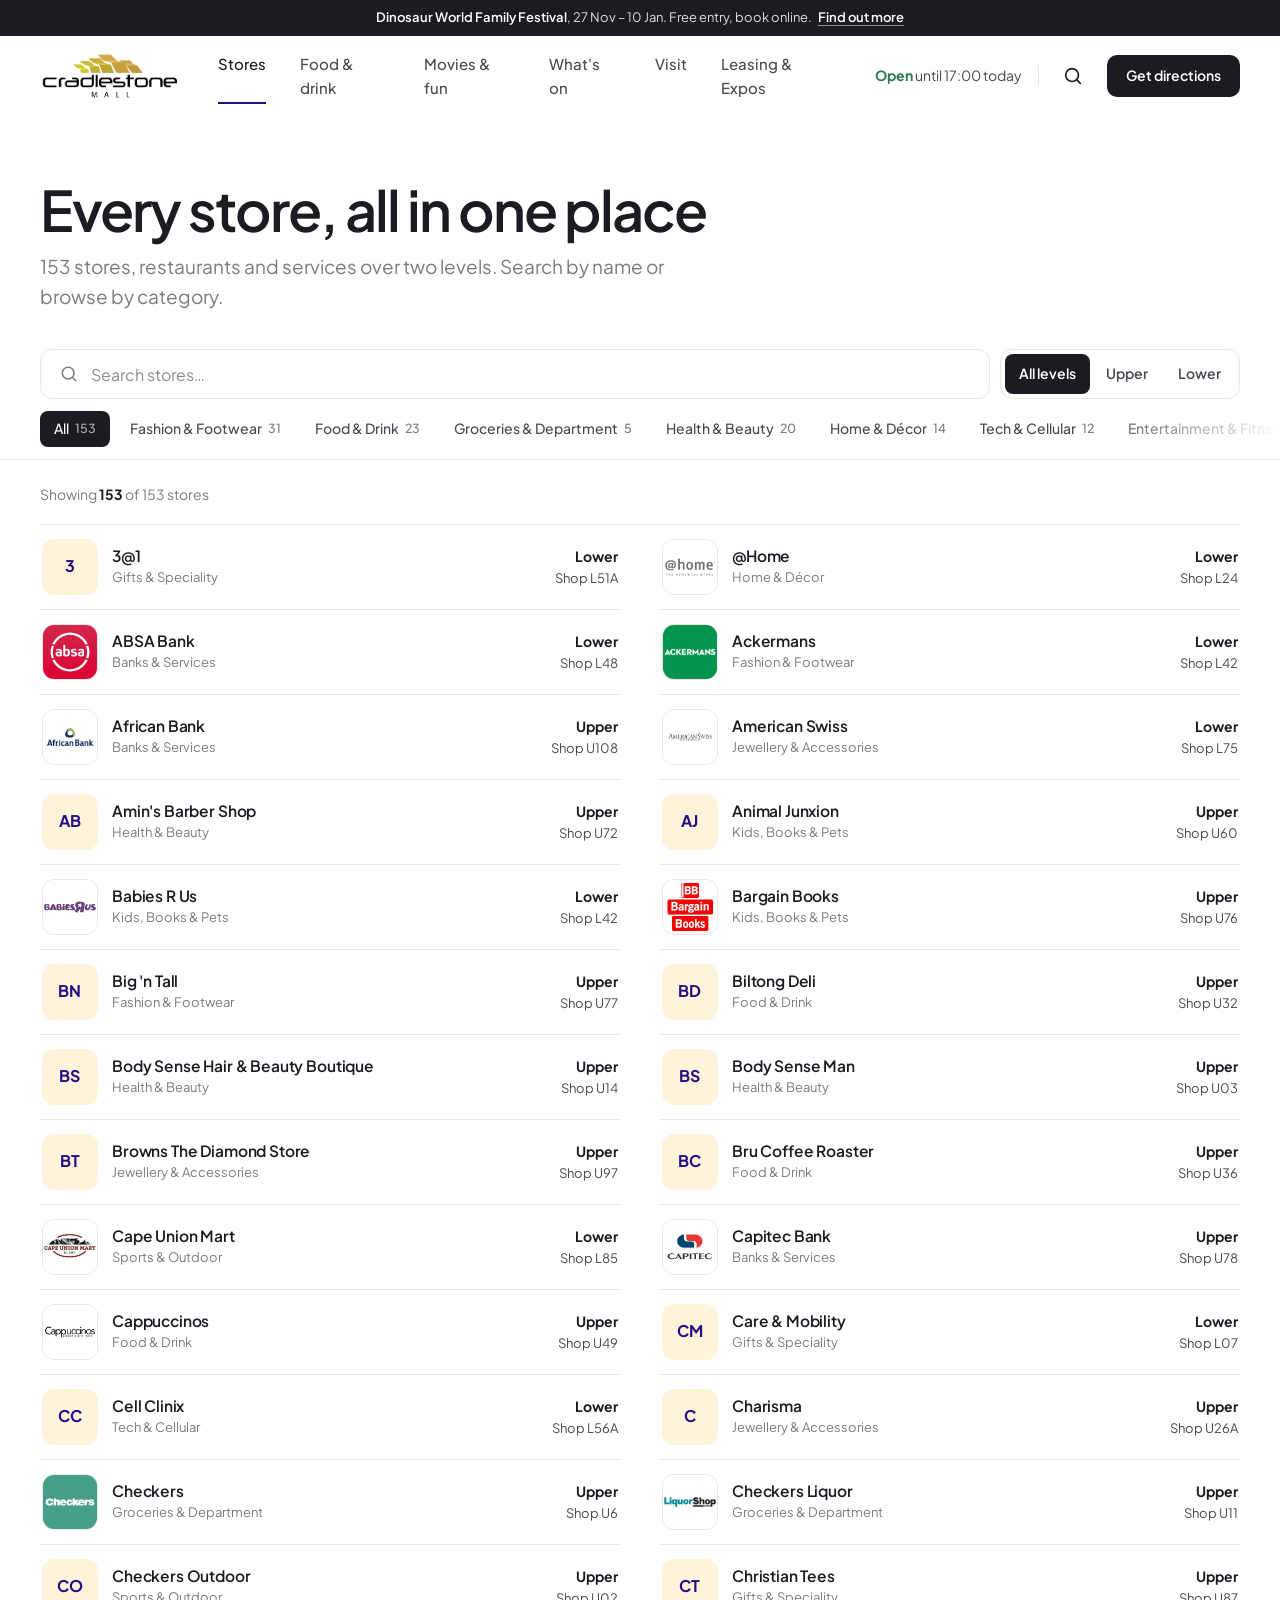
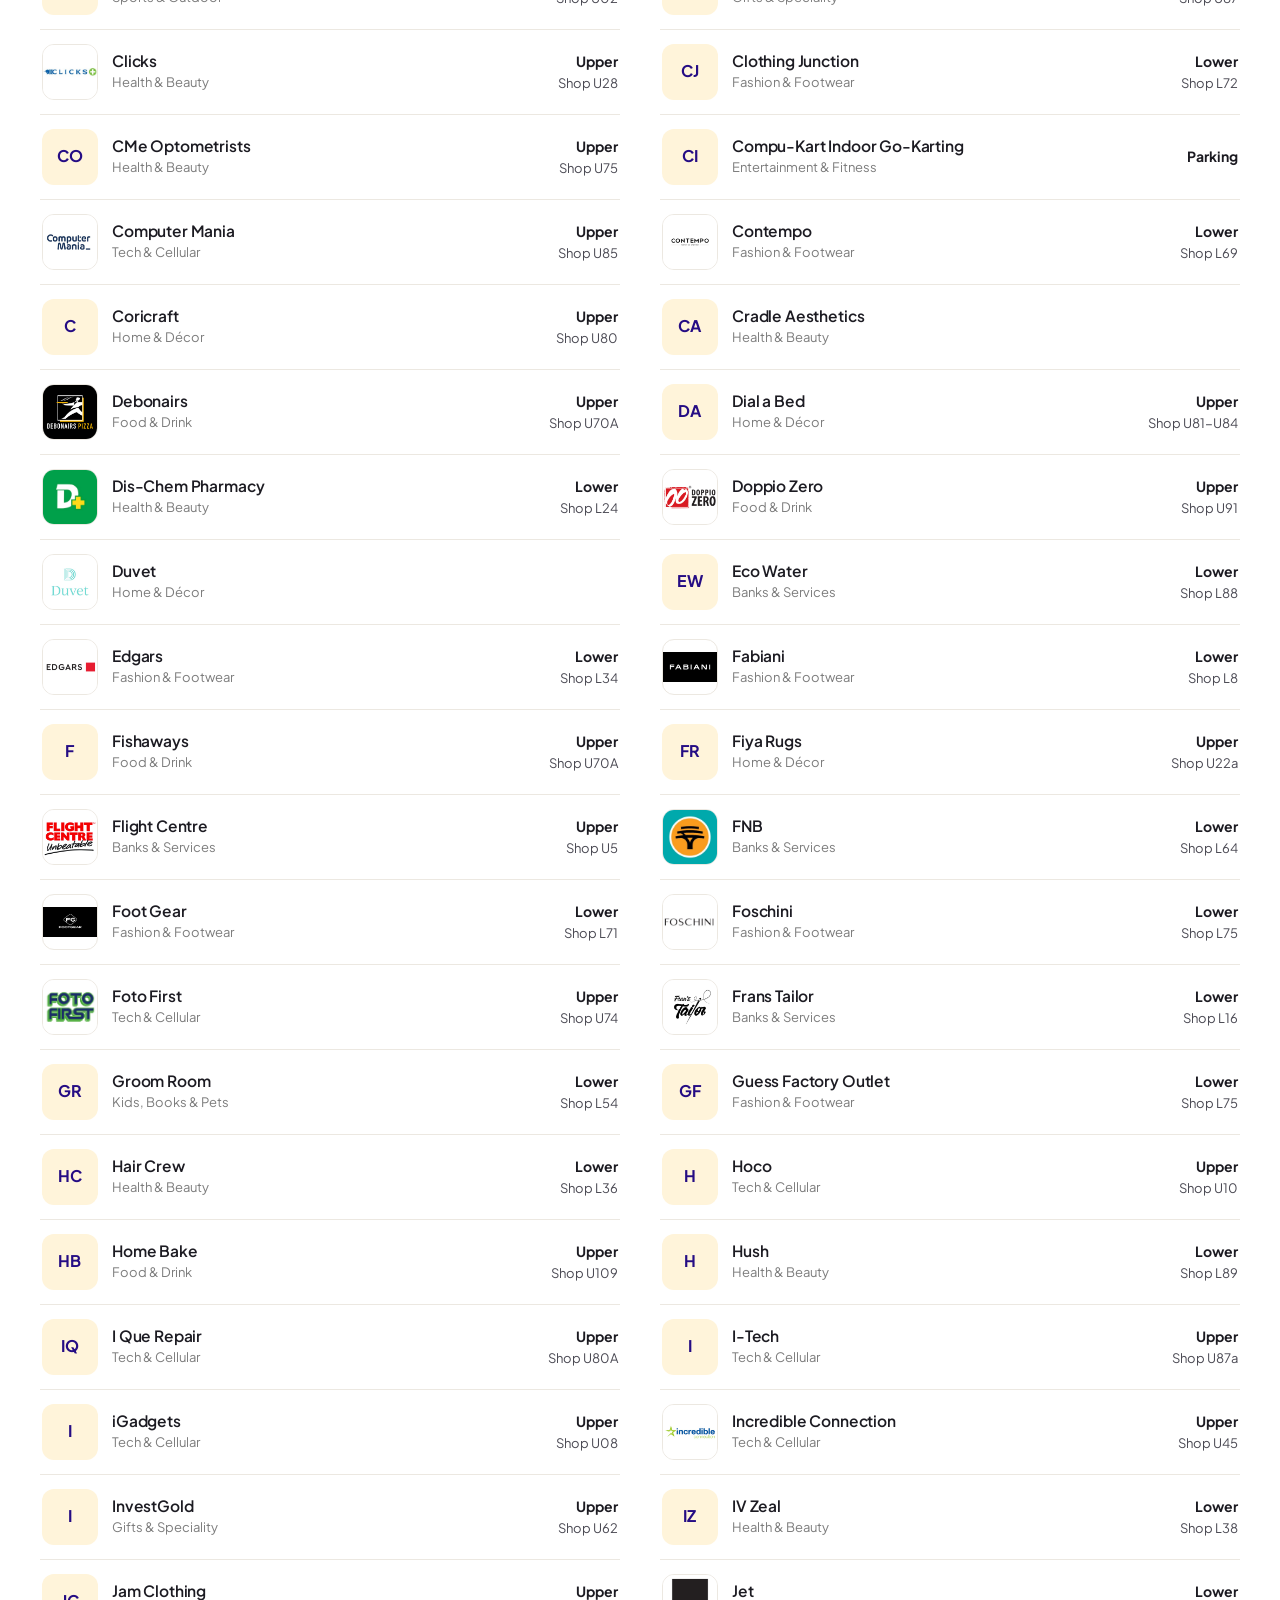
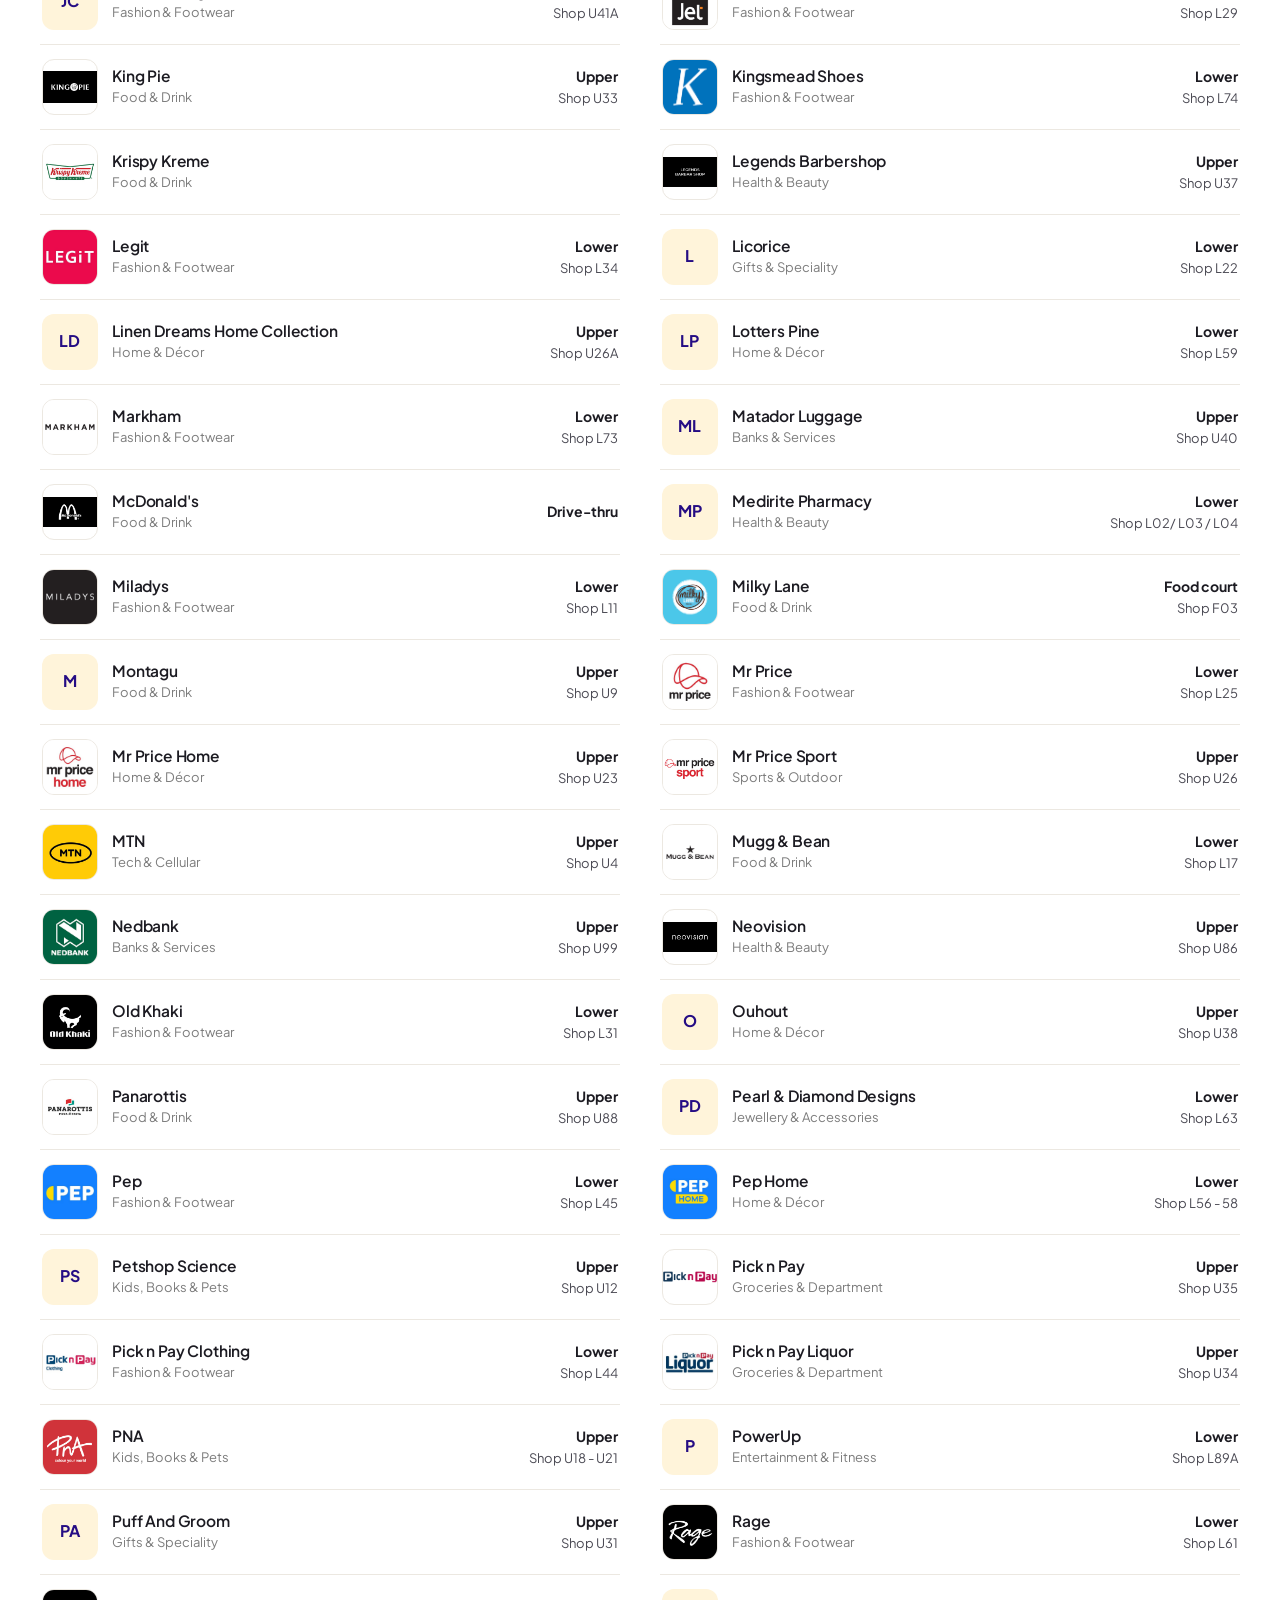
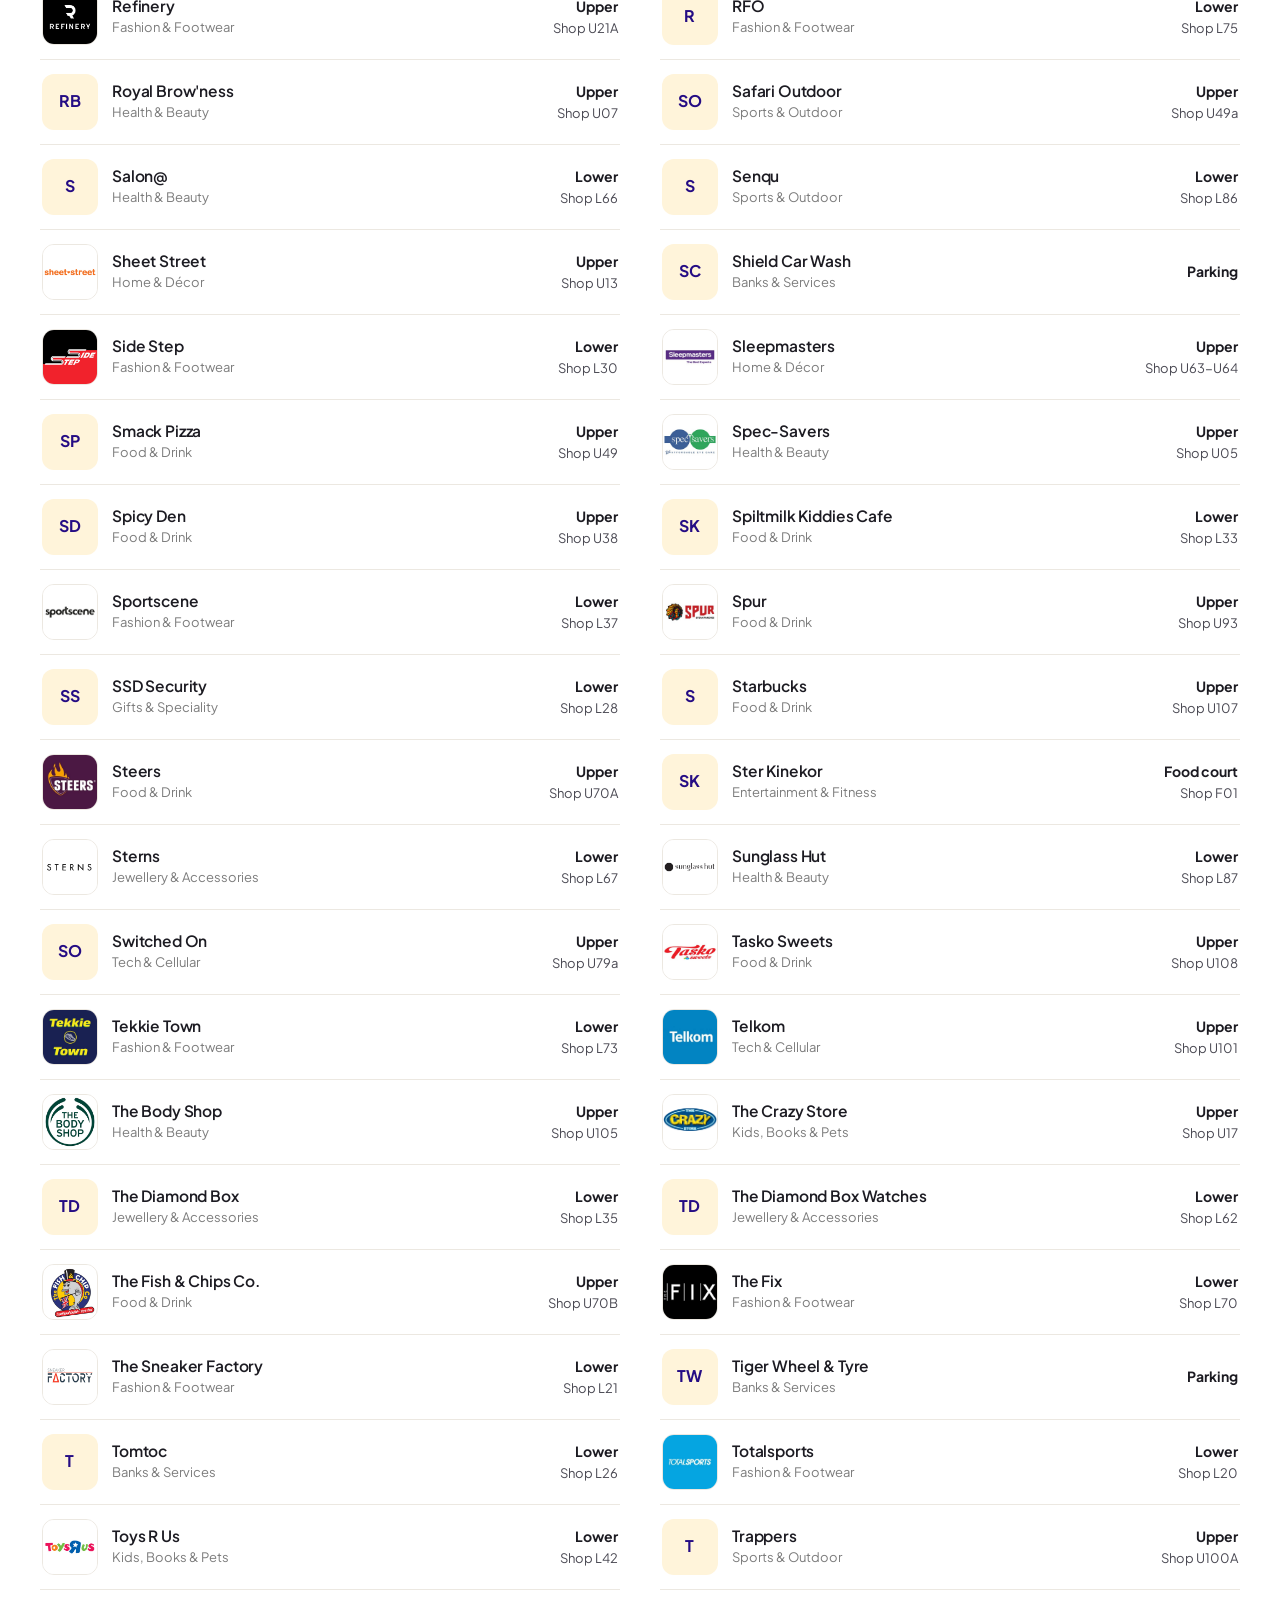
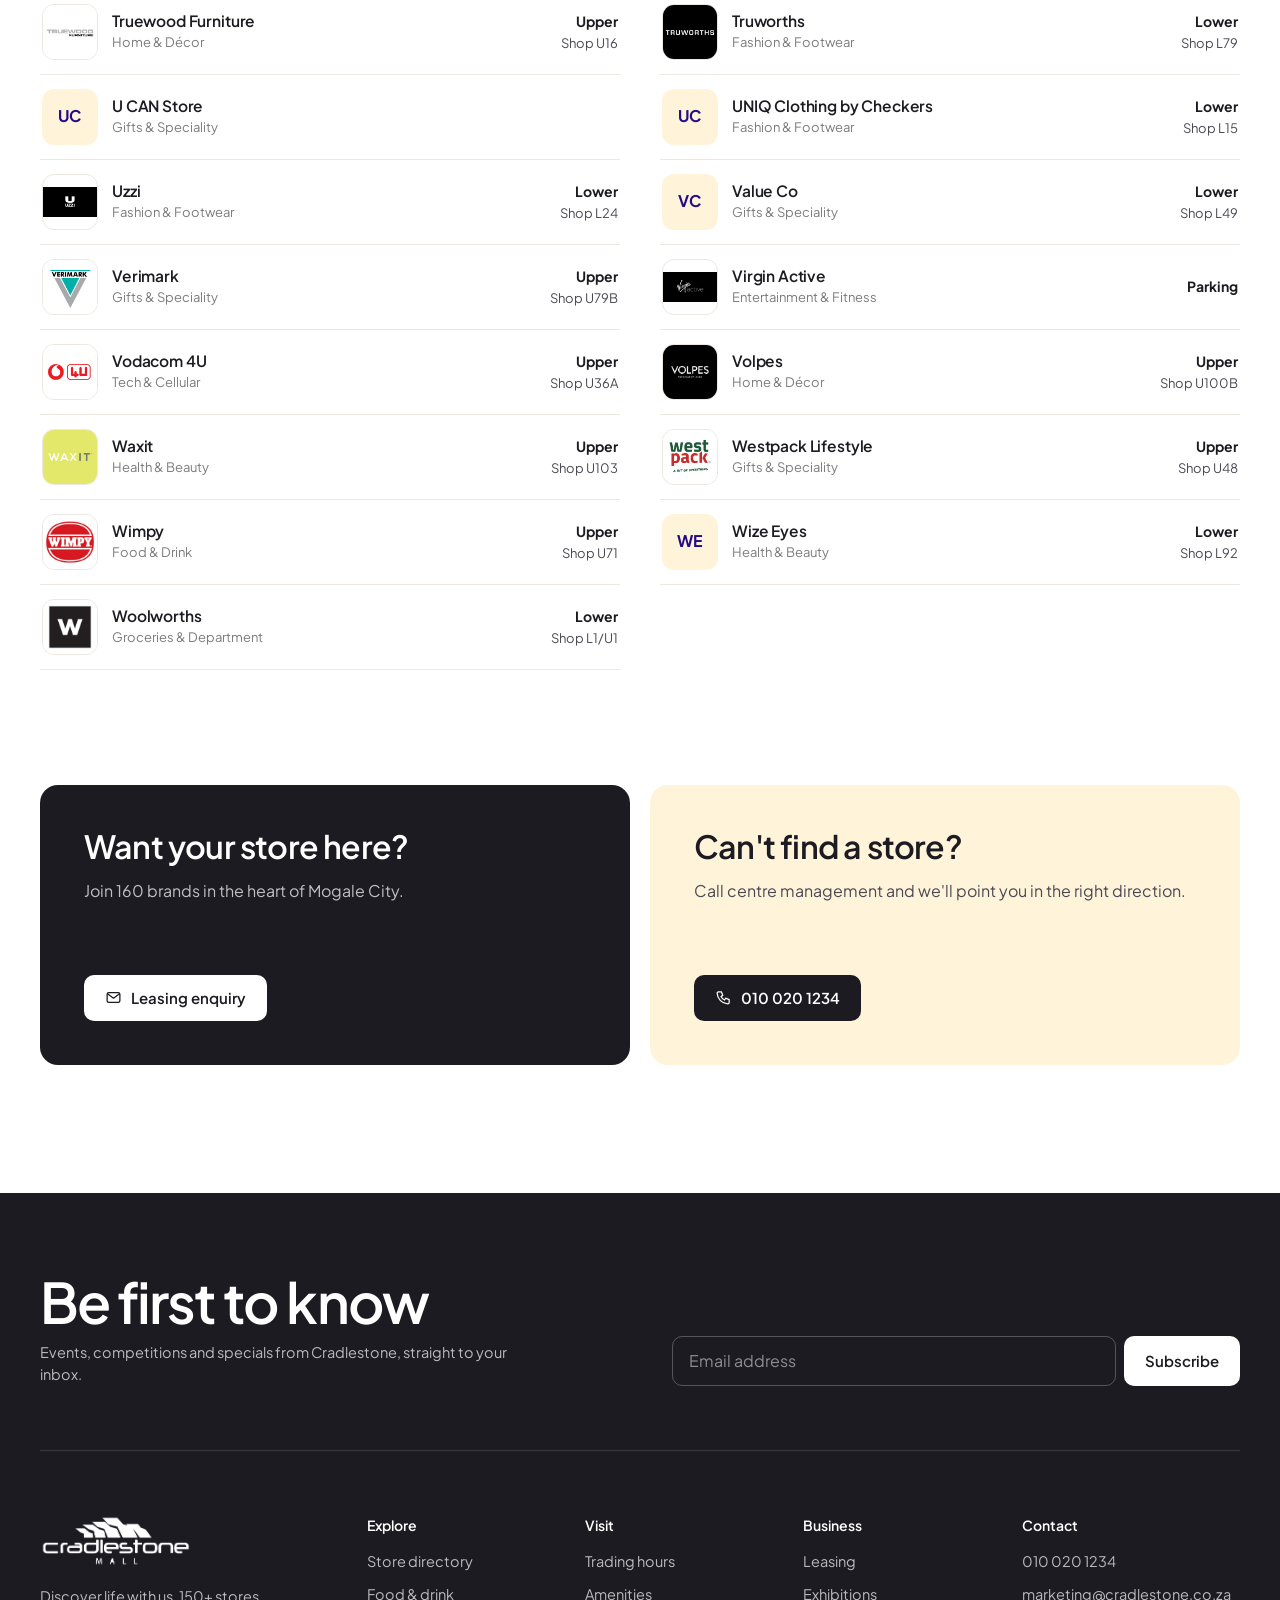
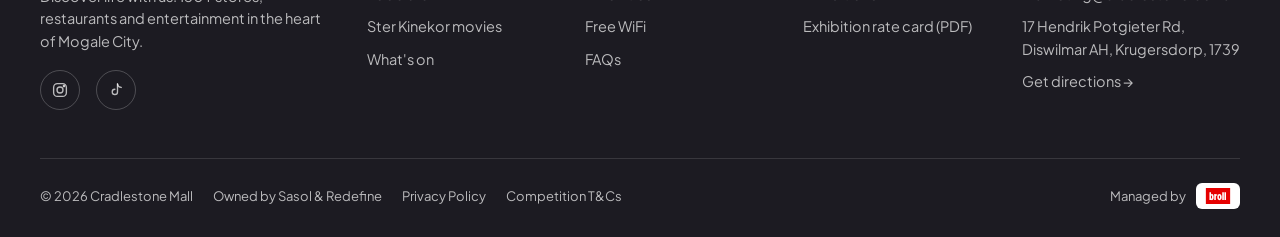
==== commit d5d9e6f3: "Store directory: add 85 tenant logos" ====
--- a/stores.html
+++ b/stores.html
@@ -89,7 +89,7 @@
   const where = s => /^[ULF]\d/i.test(s.shop) ? s.shop : (s.shop || '');
   const card = s => `
     <button class="srow" data-id="${s.id}">
-      <span class="mono">${GA_INITIALS(s.name)}</span>
+      ${s.logo ? `<span class="slogo"><img src="${s.logo}" alt="" loading="lazy"></span>` : `<span class="mono">${GA_INITIALS(s.name)}</span>`}
       <span><span class="n">${s.name}</span><small>${s.cat}</small></span>
       <span class="where"><b>${s.level ? s.level.replace(' level', '') : ''}</b>${/^[ULF]\d/i.test(s.shop) ? 'Shop ' + s.shop : ''}</span>
     </button>`;
@@ -123,7 +123,7 @@
     sheet.innerHTML = `
       <div class="grab"></div>
       <button class="icon-btn close" data-close aria-label="Close">${I('x')}</button>
-      <div class="s-logo mono-lg">${GA_INITIALS(s.name)}</div>
+      ${s.logo ? `<div class="s-logo"><img src="${s.logo}" alt="${s.name}"></div>` : `<div class="s-logo mono-lg">${GA_INITIALS(s.name)}</div>`}
       <h3 id="sheetTitle">${s.name}</h3>
       <div class="s-sub">${s.cat} · ${/^[ULF]\d/i.test(s.shop) ? [s.level, 'Shop ' + s.shop].filter(Boolean).join(' · ') : (s.shop || s.level || 'Ask at Guest Relations')}</div>
       ${s.hours ? '' : `<div class="s-block"><span class="status">${st.html}</span></div>`}
--- a/css/style.css
+++ b/css/style.css
@@ -739,3 +739,11 @@
 .result .mono { width: 40px; height: 40px; border-radius: 10px; font-size: 13px; }
 .sheet .s-logo.mono-lg { display: grid; place-items: center; height: 120px; background: var(--red); color: #fff; font-size: 44px; font-weight: 700; letter-spacing: -.02em; border: 0; }
 @media (min-width: 768px) { #featured { grid-template-columns: repeat(3, 1fr); } }
+/* Photo hero: brand yellow on the second line of the headline */
+.hero-copy .h-display .y { color: var(--yellow); }
+/* Store list: real logo thumbnails where we have them */
+.srow { grid-template-columns: 56px 1fr auto; }
+.srow .mono { width: 56px; height: 56px; border-radius: 12px; font-size: 16px; }
+.slogo { position: relative; width: 56px; height: 56px; border-radius: 12px; overflow: hidden; background: #fff; border: 1px solid var(--line); flex: none; }
+.slogo img { position: absolute; inset: 0; width: 100%; height: 100%; object-fit: contain; }
+.result .lg { width: 40px; height: 40px; border-radius: 10px; }
